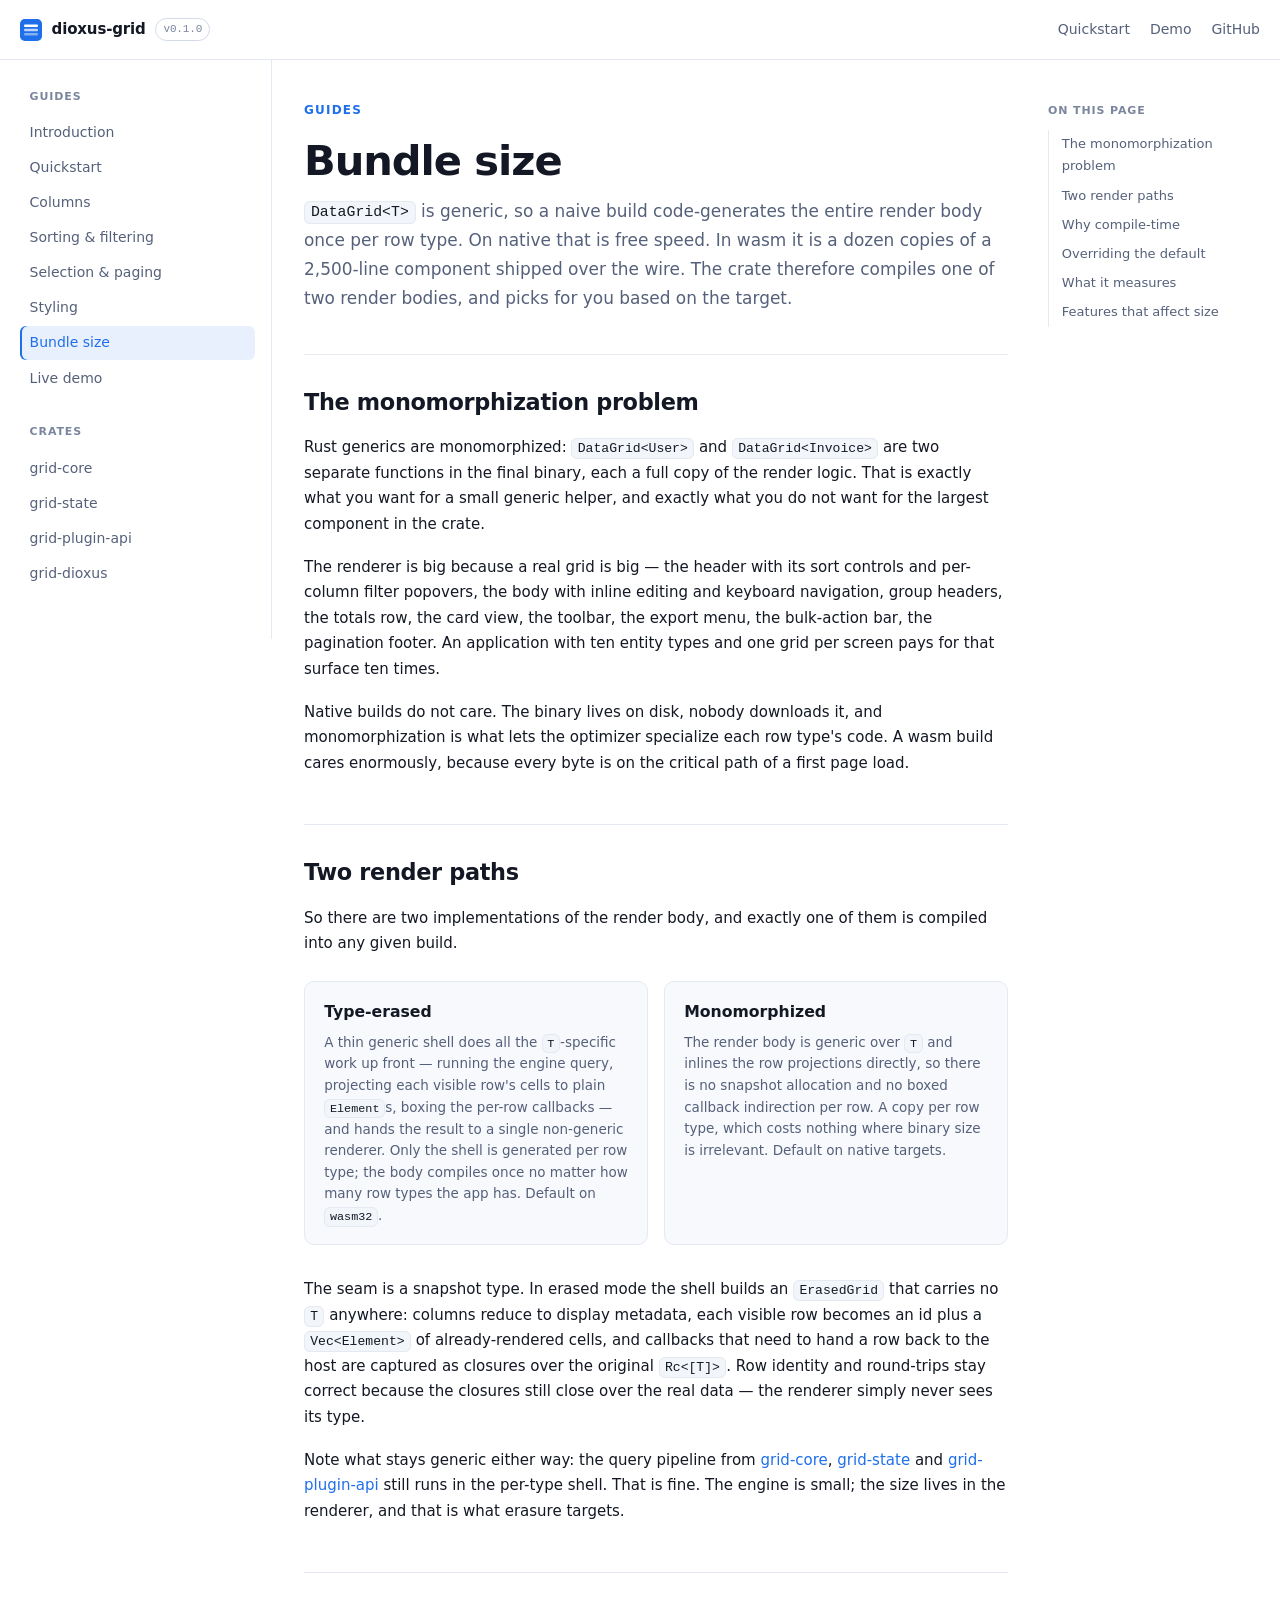
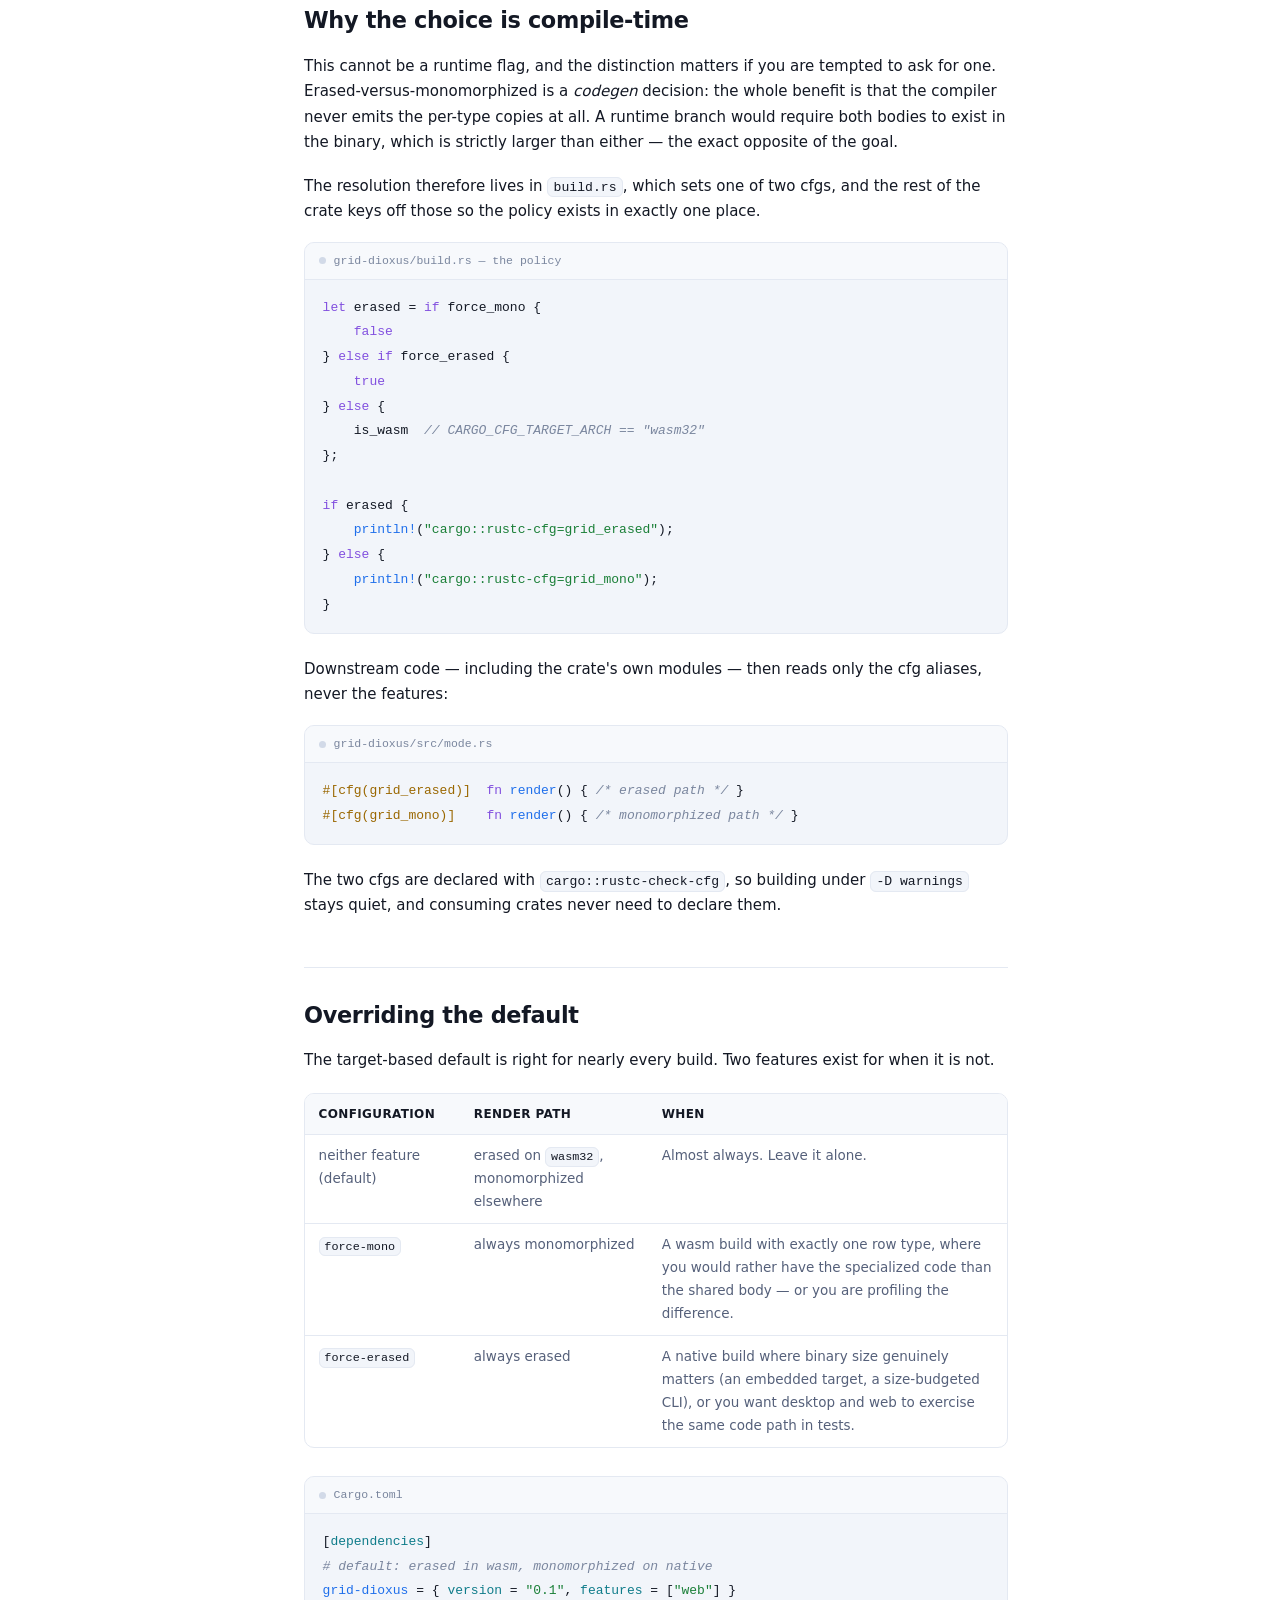
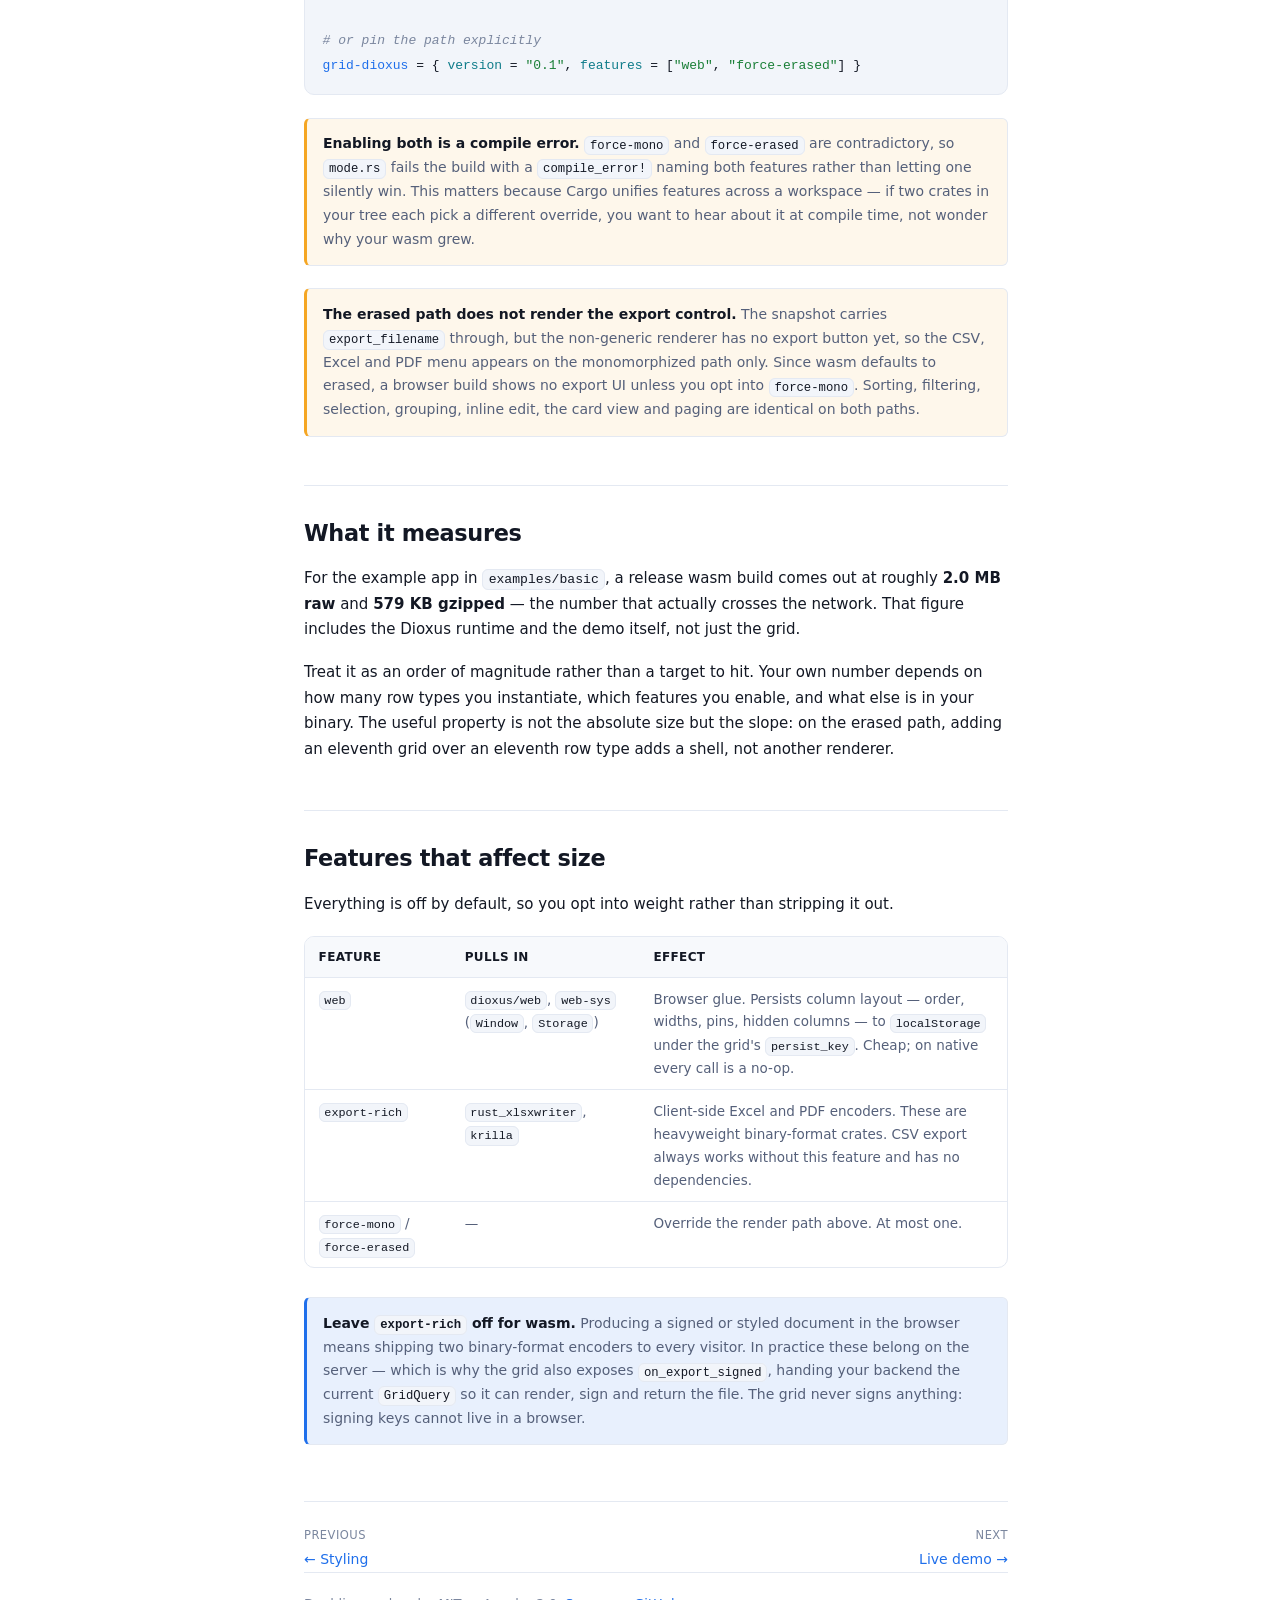
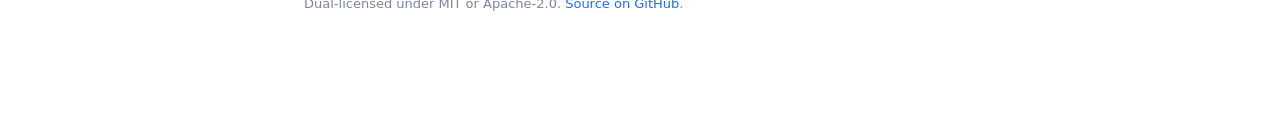
==== docs/bundle-size.html @ ea104ecc "docs: add a documentation site Twelve static pages plus one stylesheet, no build step: guides for th" ====
<!doctype html>
<html lang="en">
<head>
<meta charset="utf-8">
<meta name="viewport" content="width=device-width, initial-scale=1">
<title>Bundle size — dioxus-grid</title>
<meta name="description" content="Why the Dioxus renderer compiles two different render bodies, how the choice is made at compile time, and when to override it with force-mono or force-erased.">
<link rel="icon" href="assets/favicon.svg">
<link rel="stylesheet" href="assets/docs.css">
</head>
<body>

<input type="checkbox" id="navToggle" class="nav-toggle" hidden>

<header class="hdr">
  <label for="navToggle" class="nav-btn" aria-label="Toggle navigation">
    <svg width="18" height="18" viewBox="0 0 24 24" fill="none" stroke="currentColor" stroke-width="2" stroke-linecap="round"><path d="M3 6h18M3 12h18M3 18h18"/></svg>
  </label>

  <a class="hdr-brand" href="index.html">
    <svg viewBox="0 0 32 32" aria-hidden="true">
      <rect width="32" height="32" rx="7" fill="var(--accent)"/>
      <g fill="var(--accent-ink)">
        <rect x="6" y="8" width="20" height="3.5" rx="1"/>
        <rect x="6" y="14.25" width="20" height="3.5" rx="1" opacity=".7"/>
        <rect x="6" y="20.5" width="20" height="3.5" rx="1" opacity=".45"/>
      </g>
    </svg>
    dioxus-grid
    <span class="hdr-ver">v0.1.0</span>
  </a>

  <nav class="hdr-nav">
    <a href="quickstart.html">Quickstart</a>
    <a href="demo.html">Demo</a>
    <a href="https://github.com/iamAhsanMalik/dioxus-grid">GitHub</a>
  </nav>
</header>

<div class="shell">

  <aside class="nav">
    <div class="nav-group">
      <p class="nav-title">Guides</p>
      <ul>
        <li><a href="index.html">Introduction</a></li>
        <li><a href="quickstart.html">Quickstart</a></li>
        <li><a href="columns.html">Columns</a></li>
        <li><a href="sorting-filtering.html">Sorting &amp; filtering</a></li>
        <li><a href="selection-paging.html">Selection &amp; paging</a></li>
        <li><a href="styling.html">Styling</a></li>
        <li><a href="bundle-size.html" aria-current="page">Bundle size</a></li>
        <li><a href="demo.html">Live demo</a></li>
      </ul>
    </div>
    <div class="nav-group">
      <p class="nav-title">Crates</p>
      <ul>
        <li><a href="grid-core.html">grid-core</a></li>
        <li><a href="grid-state.html">grid-state</a></li>
        <li><a href="grid-plugin-api.html">grid-plugin-api</a></li>
        <li><a href="grid-dioxus.html">grid-dioxus</a></li>
      </ul>
    </div>
  </aside>

  <main class="main">
    <div class="prose">
      <p class="eyebrow">Guides</p>
      <h1>Bundle size</h1>
      <p class="lead">
        <code>DataGrid&lt;T&gt;</code> is generic, so a naive build code-generates
        the entire render body once per row type. On native that is free speed. In
        wasm it is a dozen copies of a 2,500-line component shipped over the wire.
        The crate therefore compiles one of two render bodies, and picks for you
        based on the target.
      </p>

      <h2 id="problem"><a class="anchor" href="#problem" aria-label="Link to this section">#</a>The monomorphization problem</h2>
      <p>
        Rust generics are monomorphized: <code>DataGrid&lt;User&gt;</code> and
        <code>DataGrid&lt;Invoice&gt;</code> are two separate functions in the
        final binary, each a full copy of the render logic. That is exactly what
        you want for a small generic helper, and exactly what you do not want for
        the largest component in the crate.
      </p>
      <p>
        The renderer is big because a real grid is big — the header with its sort
        controls and per-column filter popovers, the body with inline editing and
        keyboard navigation, group headers, the totals row, the card view, the
        toolbar, the export menu, the bulk-action bar, the pagination footer. An
        application with ten entity types and one grid per screen pays for that
        surface ten times.
      </p>
      <p>
        Native builds do not care. The binary lives on disk, nobody downloads it,
        and monomorphization is what lets the optimizer specialize each row type's
        code. A wasm build cares enormously, because every byte is on the critical
        path of a first page load.
      </p>

      <h2 id="paths"><a class="anchor" href="#paths" aria-label="Link to this section">#</a>Two render paths</h2>
      <p>
        So there are two implementations of the render body, and exactly one of
        them is compiled into any given build.
      </p>

      <div class="cards">
        <div class="card">
          <h3>Type-erased</h3>
          <p>
            A thin generic shell does all the <code>T</code>-specific work up
            front — running the engine query, projecting each visible row's cells
            to plain <code>Element</code>s, boxing the per-row callbacks — and
            hands the result to a single non-generic renderer. Only the shell is
            generated per row type; the body compiles once no matter how many row
            types the app has. Default on <code>wasm32</code>.
          </p>
        </div>
        <div class="card">
          <h3>Monomorphized</h3>
          <p>
            The render body is generic over <code>T</code> and inlines the row
            projections directly, so there is no snapshot allocation and no boxed
            callback indirection per row. A copy per row type, which costs nothing
            where binary size is irrelevant. Default on native targets.
          </p>
        </div>
      </div>

      <p>
        The seam is a snapshot type. In erased mode the shell builds an
        <code>ErasedGrid</code> that carries no <code>T</code> anywhere: columns
        reduce to display metadata, each visible row becomes an id plus a
        <code>Vec&lt;Element&gt;</code> of already-rendered cells, and callbacks
        that need to hand a row back to the host are captured as closures over the
        original <code>Rc&lt;[T]&gt;</code>. Row identity and round-trips stay
        correct because the closures still close over the real data — the renderer
        simply never sees its type.
      </p>
      <p>
        Note what stays generic either way: the query pipeline from
        <a href="grid-core.html">grid-core</a>,
        <a href="grid-state.html">grid-state</a> and
        <a href="grid-plugin-api.html">grid-plugin-api</a> still runs in the
        per-type shell. That is fine. The engine is small; the size lives in the
        renderer, and that is what erasure targets.
      </p>

      <h2 id="compile-time"><a class="anchor" href="#compile-time" aria-label="Link to this section">#</a>Why the choice is compile-time</h2>
      <p>
        This cannot be a runtime flag, and the distinction matters if you are
        tempted to ask for one. Erased-versus-monomorphized is a
        <em>codegen</em> decision: the whole benefit is that the compiler never
        emits the per-type copies at all. A runtime branch would require both
        bodies to exist in the binary, which is strictly larger than either — the
        exact opposite of the goal.
      </p>
      <p>
        The resolution therefore lives in <code>build.rs</code>, which sets one of
        two cfgs, and the rest of the crate keys off those so the policy exists in
        exactly one place.
      </p>

      <div class="code">
        <div class="code-head"><span class="code-dot"></span>grid-dioxus/build.rs — the policy</div>
<pre><code><span class="k">let</span> erased = <span class="k">if</span> force_mono {
    <span class="k">false</span>
} <span class="k">else if</span> force_erased {
    <span class="k">true</span>
} <span class="k">else</span> {
    is_wasm  <span class="c">// CARGO_CFG_TARGET_ARCH == "wasm32"</span>
};

<span class="k">if</span> erased {
    <span class="f">println!</span>(<span class="s">"cargo::rustc-cfg=grid_erased"</span>);
} <span class="k">else</span> {
    <span class="f">println!</span>(<span class="s">"cargo::rustc-cfg=grid_mono"</span>);
}</code></pre>
      </div>

      <p>
        Downstream code — including the crate's own modules — then reads only the
        cfg aliases, never the features:
      </p>

      <div class="code">
        <div class="code-head"><span class="code-dot"></span>grid-dioxus/src/mode.rs</div>
<pre><code><span class="a">#[cfg(grid_erased)]</span>  <span class="k">fn</span> <span class="f">render</span>() { <span class="c">/* erased path */</span> }
<span class="a">#[cfg(grid_mono)]</span>    <span class="k">fn</span> <span class="f">render</span>() { <span class="c">/* monomorphized path */</span> }</code></pre>
      </div>

      <p>
        The two cfgs are declared with <code>cargo::rustc-check-cfg</code>, so
        building under <code>-D warnings</code> stays quiet, and consuming crates
        never need to declare them.
      </p>

      <h2 id="overriding"><a class="anchor" href="#overriding" aria-label="Link to this section">#</a>Overriding the default</h2>
      <p>
        The target-based default is right for nearly every build. Two features
        exist for when it is not.
      </p>

      <div class="table-wrap">
        <table>
          <thead>
            <tr><th>Configuration</th><th>Render path</th><th>When</th></tr>
          </thead>
          <tbody>
            <tr>
              <td>neither feature (default)</td>
              <td>erased on <code>wasm32</code>, monomorphized elsewhere</td>
              <td>Almost always. Leave it alone.</td>
            </tr>
            <tr>
              <td><code>force-mono</code></td>
              <td>always monomorphized</td>
              <td>A wasm build with exactly one row type, where you would rather have the specialized code than the shared body — or you are profiling the difference.</td>
            </tr>
            <tr>
              <td><code>force-erased</code></td>
              <td>always erased</td>
              <td>A native build where binary size genuinely matters (an embedded target, a size-budgeted CLI), or you want desktop and web to exercise the same code path in tests.</td>
            </tr>
          </tbody>
        </table>
      </div>

      <div class="code">
        <div class="code-head"><span class="code-dot"></span>Cargo.toml</div>
<pre><code>[<span class="t">dependencies</span>]
<span class="c"># default: erased in wasm, monomorphized on native</span>
<span class="f">grid-dioxus</span> = { <span class="t">version</span> = <span class="s">"0.1"</span>, <span class="t">features</span> = [<span class="s">"web"</span>] }

<span class="c"># or pin the path explicitly</span>
<span class="f">grid-dioxus</span> = { <span class="t">version</span> = <span class="s">"0.1"</span>, <span class="t">features</span> = [<span class="s">"web"</span>, <span class="s">"force-erased"</span>] }</code></pre>
      </div>

      <div class="note note-warn">
        <div>
          <strong>Enabling both is a compile error.</strong>
          <code>force-mono</code> and <code>force-erased</code> are contradictory,
          so <code>mode.rs</code> fails the build with a
          <code>compile_error!</code> naming both features rather than letting one
          silently win. This matters because Cargo unifies features across a
          workspace — if two crates in your tree each pick a different override,
          you want to hear about it at compile time, not wonder why your wasm grew.
        </div>
      </div>

      <div class="note note-warn">
        <div>
          <strong>The erased path does not render the export control.</strong>
          The snapshot carries <code>export_filename</code> through, but the
          non-generic renderer has no export button yet, so the CSV, Excel and PDF
          menu appears on the monomorphized path only. Since wasm defaults to
          erased, a browser build shows no export UI unless you opt into
          <code>force-mono</code>. Sorting, filtering, selection, grouping, inline
          edit, the card view and paging are identical on both paths.
        </div>
      </div>

      <h2 id="measured"><a class="anchor" href="#measured" aria-label="Link to this section">#</a>What it measures</h2>
      <p>
        For the example app in <code>examples/basic</code>, a release wasm build
        comes out at roughly <strong>2.0&nbsp;MB raw</strong> and
        <strong>579&nbsp;KB gzipped</strong> — the number that actually crosses the
        network. That figure includes the Dioxus runtime and the demo itself, not
        just the grid.
      </p>
      <p>
        Treat it as an order of magnitude rather than a target to hit. Your own
        number depends on how many row types you instantiate, which features you
        enable, and what else is in your binary. The useful property is not the
        absolute size but the slope: on the erased path, adding an eleventh grid
        over an eleventh row type adds a shell, not another renderer.
      </p>

      <h2 id="features"><a class="anchor" href="#features" aria-label="Link to this section">#</a>Features that affect size</h2>
      <p>
        Everything is off by default, so you opt into weight rather than
        stripping it out.
      </p>

      <div class="table-wrap">
        <table>
          <thead>
            <tr><th>Feature</th><th>Pulls in</th><th>Effect</th></tr>
          </thead>
          <tbody>
            <tr>
              <td><code>web</code></td>
              <td><code>dioxus/web</code>, <code>web-sys</code> (<code>Window</code>, <code>Storage</code>)</td>
              <td>Browser glue. Persists column layout — order, widths, pins, hidden columns — to <code>localStorage</code> under the grid's <code>persist_key</code>. Cheap; on native every call is a no-op.</td>
            </tr>
            <tr>
              <td><code>export-rich</code></td>
              <td><code>rust_xlsxwriter</code>, <code>krilla</code></td>
              <td>Client-side Excel and PDF encoders. These are heavyweight binary-format crates. CSV export always works without this feature and has no dependencies.</td>
            </tr>
            <tr>
              <td><code>force-mono</code> / <code>force-erased</code></td>
              <td>—</td>
              <td>Override the render path above. At most one.</td>
            </tr>
          </tbody>
        </table>
      </div>

      <div class="note">
        <div>
          <strong>Leave <code>export-rich</code> off for wasm.</strong>
          Producing a signed or styled document in the browser means shipping two
          binary-format encoders to every visitor. In practice these belong on the
          server — which is why the grid also exposes
          <code>on_export_signed</code>, handing your backend the current
          <code>GridQuery</code> so it can render, sign and return the file. The
          grid never signs anything: signing keys cannot live in a browser.
        </div>
      </div>

      <div class="pager">
        <a href="styling.html"><span>Previous</span>← Styling</a>
        <a class="next" href="demo.html"><span>Next</span>Live demo →</a>
      </div>

      <p class="ftr">
        Dual-licensed under MIT or Apache-2.0.
        <a href="https://github.com/iamAhsanMalik/dioxus-grid">Source on GitHub</a>.
      </p>
    </div>
  </main>

  <nav class="toc" aria-label="On this page">
    <p class="toc-title">On this page</p>
    <ul>
      <li><a href="#problem">The monomorphization problem</a></li>
      <li><a href="#paths">Two render paths</a></li>
      <li><a href="#compile-time">Why compile-time</a></li>
      <li><a href="#overriding">Overriding the default</a></li>
      <li><a href="#measured">What it measures</a></li>
      <li><a href="#features">Features that affect size</a></li>
    </ul>
  </nav>

</div>
</body>
</html>
---- docs/assets/docs.css ----
/* ─────────────────────────────────────────────────────────────────────────────
   A small, dependency-free documentation theme for Rust projects.

   No build step, no framework: one stylesheet plus static HTML. Everything is
   driven by the custom properties in :root, so a different project can restyle
   it by overriding those alone.

   Layout is three columns on wide screens (nav | content | on-page contents),
   collapsing to a single column with a drawer nav on small screens.
   ──────────────────────────────────────────────────────────────────────────── */

:root {
  /* Surfaces, darkest to lightest. */
  --bg: #0b0f19;
  --bg-raised: #111726;
  --bg-inset: #0d1220;
  --panel: #151c2c;

  /* Ink. */
  --fg: #e6eaf2;
  --fg-muted: #9aa5b8;
  --fg-faint: #6b7688;

  /* Lines. */
  --line: #1e2739;
  --line-strong: #2a3448;

  /* Accent — swap these two to rebrand. */
  --accent: #5b9dff;
  --accent-hover: #7bb0ff;
  --accent-ink: #0b0f19;
  --accent-glow: rgba(91, 157, 255, 0.14);

  /* Semantic. */
  --ok: #3ecf8e;
  --warn: #f5a623;

  /* Type. */
  --font-sans: ui-sans-serif, system-ui, -apple-system, "Segoe UI", Roboto, sans-serif;
  --font-mono: ui-monospace, "SF Mono", "Cascadia Mono", "JetBrains Mono", Menlo, Consolas, monospace;

  /* Metrics. */
  --nav-w: 17rem;
  --toc-w: 15rem;
  --content-max: 46rem;
  --radius: 10px;
  --radius-sm: 6px;
}

/* Light mode for anyone who prefers it. Dark is the default because that is
   what most developers read docs in. */
@media (prefers-color-scheme: light) {
  :root {
    --bg: #ffffff;
    --bg-raised: #f7f9fc;
    --bg-inset: #f2f5fa;
    --panel: #ffffff;
    --fg: #131824;
    --fg-muted: #55607a;
    --fg-faint: #7a869e;
    --line: #e4e9f2;
    --line-strong: #d2dae8;
    --accent: #1f6feb;
    --accent-hover: #1a5fd0;
    --accent-ink: #ffffff;
    --accent-glow: rgba(31, 111, 235, 0.1);
  }
}

*,
*::before,
*::after {
  box-sizing: border-box;
}

html {
  scroll-behavior: smooth;
  /* Anchored headings shouldn't hide under the sticky header. */
  scroll-padding-top: 5.5rem;
}

body {
  margin: 0;
  background: var(--bg);
  color: var(--fg);
  font-family: var(--font-sans);
  font-size: 15px;
  line-height: 1.7;
  -webkit-font-smoothing: antialiased;
}

a {
  color: var(--accent);
  text-decoration: none;
}
a:hover {
  color: var(--accent-hover);
  text-decoration: underline;
  text-underline-offset: 3px;
}

:focus-visible {
  outline: 2px solid var(--accent);
  outline-offset: 2px;
  border-radius: var(--radius-sm);
}

/* ── Header ─────────────────────────────────────────────────────────────── */

.hdr {
  position: sticky;
  top: 0;
  z-index: 50;
  display: flex;
  align-items: center;
  gap: 1rem;
  height: 3.75rem;
  padding: 0 1.25rem;
  background: color-mix(in srgb, var(--bg) 88%, transparent);
  backdrop-filter: blur(12px);
  border-bottom: 1px solid var(--line);
}

.hdr-brand {
  display: flex;
  align-items: center;
  gap: 0.6rem;
  font-weight: 600;
  color: var(--fg);
  letter-spacing: -0.01em;
}
.hdr-brand:hover {
  text-decoration: none;
}
.hdr-brand svg {
  width: 22px;
  height: 22px;
  flex: none;
}

.hdr-ver {
  padding: 0.1rem 0.45rem;
  border: 1px solid var(--line-strong);
  border-radius: 999px;
  color: var(--fg-faint);
  font-family: var(--font-mono);
  font-size: 11px;
  font-weight: 500;
}

.hdr-nav {
  display: flex;
  gap: 1.25rem;
  margin-left: auto;
  font-size: 14px;
}
.hdr-nav a {
  color: var(--fg-muted);
}
.hdr-nav a:hover {
  color: var(--fg);
  text-decoration: none;
}

/* Drawer toggle, mobile only. A checkbox so the nav works with CSS alone. */
.nav-toggle {
  display: none;
}
.nav-btn {
  display: none;
  align-items: center;
  justify-content: center;
  width: 2.25rem;
  height: 2.25rem;
  margin-left: -0.4rem;
  border: 1px solid var(--line-strong);
  border-radius: var(--radius-sm);
  background: var(--bg-raised);
  color: var(--fg);
  cursor: pointer;
}

/* ── Shell ──────────────────────────────────────────────────────────────── */

.shell {
  display: grid;
  grid-template-columns: var(--nav-w) minmax(0, 1fr);
  align-items: start;
  max-width: 90rem;
  margin: 0 auto;
}

@media (min-width: 1280px) {
  .shell {
    grid-template-columns: var(--nav-w) minmax(0, 1fr) var(--toc-w);
  }
}

/* ── Side nav ───────────────────────────────────────────────────────────── */

.nav {
  position: sticky;
  top: 3.75rem;
  max-height: calc(100vh - 3.75rem);
  overflow-y: auto;
  padding: 1.75rem 1rem 3rem 1.25rem;
  border-right: 1px solid var(--line);
}

.nav-group + .nav-group {
  margin-top: 1.75rem;
}
.nav-title {
  margin: 0 0 0.6rem 0.6rem;
  color: var(--fg-faint);
  font-size: 11px;
  font-weight: 600;
  letter-spacing: 0.08em;
  text-transform: uppercase;
}
.nav ul {
  margin: 0;
  padding: 0;
  list-style: none;
}
.nav li + li {
  margin-top: 1px;
}
.nav li a {
  display: block;
  padding: 0.32rem 0.6rem;
  border-radius: var(--radius-sm);
  color: var(--fg-muted);
  font-size: 14px;
}
.nav li a:hover {
  background: var(--bg-raised);
  color: var(--fg);
  text-decoration: none;
}
/* Current page. Set aria-current="page" on the link. */
.nav li a[aria-current="page"] {
  background: var(--accent-glow);
  color: var(--accent);
  font-weight: 500;
  box-shadow: inset 2px 0 0 var(--accent);
}

/* ── Main ───────────────────────────────────────────────────────────────── */

.main {
  min-width: 0;
  padding: 2.5rem 2rem 6rem;
}
.prose {
  max-width: var(--content-max);
}

.eyebrow {
  margin: 0 0 0.5rem;
  color: var(--accent);
  font-size: 12px;
  font-weight: 600;
  letter-spacing: 0.1em;
  text-transform: uppercase;
}

.prose h1 {
  margin: 0 0 0.75rem;
  font-size: clamp(2rem, 4vw, 2.6rem);
  font-weight: 650;
  line-height: 1.12;
  letter-spacing: -0.025em;
}
.prose h2 {
  margin: 3rem 0 0.9rem;
  padding-top: 1.75rem;
  border-top: 1px solid var(--line);
  font-size: 1.4rem;
  font-weight: 620;
  letter-spacing: -0.015em;
}
.prose h3 {
  margin: 2rem 0 0.6rem;
  font-size: 1.08rem;
  font-weight: 600;
}
.prose h2:first-of-type {
  margin-top: 2.5rem;
}

.lead {
  color: var(--fg-muted);
  font-size: 1.06rem;
  line-height: 1.72;
}
.prose p,
.prose ul,
.prose ol {
  margin: 0 0 1.1rem;
}
.prose ul,
.prose ol {
  padding-left: 1.3rem;
}
.prose li {
  margin: 0.3rem 0;
}
.prose strong {
  color: var(--fg);
  font-weight: 600;
}

/* Anchor links on headings, revealed on hover. */
.prose h2,
.prose h3 {
  position: relative;
}
.anchor {
  position: absolute;
  left: -1.1rem;
  opacity: 0;
  color: var(--fg-faint);
  font-weight: 400;
  transition: opacity 0.12s;
}
h2:hover .anchor,
h3:hover .anchor,
.anchor:focus-visible {
  opacity: 1;
  text-decoration: none;
}

/* ── Inline + block code ────────────────────────────────────────────────── */

code {
  font-family: var(--font-mono);
  font-size: 0.875em;
}
:not(pre) > code {
  padding: 0.15em 0.4em;
  border: 1px solid var(--line);
  border-radius: var(--radius-sm);
  background: var(--bg-inset);
  color: var(--fg);
  white-space: nowrap;
}

.code {
  margin: 0 0 1.4rem;
  border: 1px solid var(--line);
  border-radius: var(--radius);
  background: var(--bg-inset);
  overflow: hidden;
}
.code-head {
  display: flex;
  align-items: center;
  gap: 0.5rem;
  padding: 0.5rem 0.85rem;
  border-bottom: 1px solid var(--line);
  background: var(--bg-raised);
  color: var(--fg-faint);
  font-family: var(--font-mono);
  font-size: 11.5px;
}
.code-dot {
  width: 7px;
  height: 7px;
  border-radius: 50%;
  background: var(--line-strong);
  flex: none;
}
.code pre {
  margin: 0;
  padding: 1rem 1.1rem;
  overflow-x: auto;
  line-height: 1.65;
}
.code pre code {
  border: 0;
  padding: 0;
  background: none;
  white-space: pre;
  font-size: 13px;
}

/* A tiny, hand-applied highlight vocabulary. Wrapping tokens in these spans
   avoids shipping a syntax highlighter. */
.k { color: #c792ea; } /* keyword */
.t { color: #7fdbca; } /* type */
.f { color: #82aaff; } /* function */
.s { color: #c3e88d; } /* string */
.n { color: #f78c6c; } /* number */
.c { color: var(--fg-faint); font-style: italic; } /* comment */
.a { color: #ffcb6b; } /* attribute / macro */

@media (prefers-color-scheme: light) {
  .k { color: #8250df; }
  .t { color: #0f7c8a; }
  .f { color: #1f6feb; }
  .s { color: #1a7f37; }
  .n { color: #bc4c00; }
  .a { color: #9a6700; }
}

/* ── Cards ──────────────────────────────────────────────────────────────── */

.cards {
  display: grid;
  gap: 1rem;
  grid-template-columns: repeat(auto-fit, minmax(15rem, 1fr));
  margin: 1.5rem 0 2rem;
}
.card {
  position: relative;
  padding: 1.1rem 1.2rem;
  border: 1px solid var(--line);
  border-radius: var(--radius);
  background: var(--bg-raised);
  transition: border-color 0.15s, transform 0.15s;
}
.card:hover {
  border-color: var(--accent);
  transform: translateY(-2px);
}
.card h3 {
  margin: 0 0 0.35rem;
  font-size: 0.98rem;
  font-weight: 600;
}
.card h3 a {
  color: var(--fg);
}
.card h3 a:hover {
  color: var(--accent);
  text-decoration: none;
}
/* Make the whole card clickable without nesting interactive elements. */
.card h3 a::after {
  content: "";
  position: absolute;
  inset: 0;
  border-radius: var(--radius);
}
.card p {
  margin: 0;
  color: var(--fg-muted);
  font-size: 13.5px;
  line-height: 1.6;
}

/* ── Buttons ────────────────────────────────────────────────────────────── */

.btns {
  display: flex;
  flex-wrap: wrap;
  gap: 0.7rem;
  margin: 1.6rem 0 2.5rem;
}
.btn {
  display: inline-flex;
  align-items: center;
  gap: 0.4rem;
  padding: 0.55rem 1.1rem;
  border: 1px solid transparent;
  border-radius: var(--radius-sm);
  background: var(--accent);
  color: var(--accent-ink);
  font-size: 14px;
  font-weight: 600;
}
.btn:hover {
  background: var(--accent-hover);
  color: var(--accent-ink);
  text-decoration: none;
}
.btn-ghost {
  background: transparent;
  border-color: var(--line-strong);
  color: var(--fg);
}
.btn-ghost:hover {
  background: var(--bg-raised);
  border-color: var(--fg-faint);
  color: var(--fg);
}

/* ── Callouts ───────────────────────────────────────────────────────────── */

.note {
  display: flex;
  gap: 0.7rem;
  margin: 1.4rem 0;
  padding: 0.85rem 1rem;
  border: 1px solid var(--line);
  border-left: 3px solid var(--accent);
  border-radius: var(--radius-sm);
  background: var(--accent-glow);
  color: var(--fg-muted);
  font-size: 14px;
}
.note strong {
  color: var(--fg);
}
.note-warn {
  border-left-color: var(--warn);
  background: color-mix(in srgb, var(--warn) 9%, transparent);
}

/* ── Tables ─────────────────────────────────────────────────────────────── */

.table-wrap {
  margin: 1.2rem 0 1.8rem;
  border: 1px solid var(--line);
  border-radius: var(--radius);
  overflow-x: auto;
}
table {
  width: 100%;
  border-collapse: collapse;
  font-size: 13.5px;
}
th,
td {
  padding: 0.6rem 0.85rem;
  text-align: left;
  vertical-align: top;
}
th {
  background: var(--bg-raised);
  color: var(--fg);
  font-weight: 600;
  font-size: 12px;
  letter-spacing: 0.03em;
  text-transform: uppercase;
  white-space: nowrap;
}
td {
  border-top: 1px solid var(--line);
  color: var(--fg-muted);
}
td code {
  white-space: nowrap;
}

/* ── On-page contents ───────────────────────────────────────────────────── */

.toc {
  display: none;
}
@media (min-width: 1280px) {
  .toc {
    display: block;
    position: sticky;
    top: 3.75rem;
    max-height: calc(100vh - 3.75rem);
    overflow-y: auto;
    padding: 2.6rem 1.5rem 3rem 0.5rem;
  }
}
.toc-title {
  margin: 0 0 0.6rem;
  color: var(--fg-faint);
  font-size: 11px;
  font-weight: 600;
  letter-spacing: 0.08em;
  text-transform: uppercase;
}
.toc ul {
  margin: 0;
  padding: 0;
  list-style: none;
  border-left: 1px solid var(--line);
}
.toc li a {
  display: block;
  padding: 0.22rem 0 0.22rem 0.8rem;
  margin-left: -1px;
  border-left: 1px solid transparent;
  color: var(--fg-muted);
  font-size: 13px;
}
.toc li a:hover {
  border-left-color: var(--fg-faint);
  color: var(--fg);
  text-decoration: none;
}

/* ── Prev / next ────────────────────────────────────────────────────────── */

.pager {
  display: flex;
  justify-content: space-between;
  gap: 1rem;
  max-width: var(--content-max);
  margin-top: 3.5rem;
  padding-top: 1.5rem;
  border-top: 1px solid var(--line);
}
.pager a {
  display: flex;
  flex-direction: column;
  gap: 0.15rem;
  font-size: 14px;
  font-weight: 500;
}
.pager span {
  color: var(--fg-faint);
  font-size: 11.5px;
  font-weight: 400;
  letter-spacing: 0.04em;
  text-transform: uppercase;
}
.pager .next {
  margin-left: auto;
  text-align: right;
}

/* ── Footer ─────────────────────────────────────────────────────────────── */

.ftr {
  max-width: var(--content-max);
  margin-top: 3rem;
  padding-top: 1.25rem;
  border-top: 1px solid var(--line);
  color: var(--fg-faint);
  font-size: 13px;
}

/* ── Hero (index only) ──────────────────────────────────────────────────── */

.hero {
  position: relative;
  padding: 1rem 0 0;
}
/* Soft radial glow behind the title. Decorative only. */
.hero::before {
  content: "";
  position: absolute;
  top: -6rem;
  left: -8rem;
  width: 34rem;
  height: 22rem;
  background: radial-gradient(closest-side, var(--accent-glow), transparent);
  pointer-events: none;
  z-index: -1;
}

/* ── Demo embed ─────────────────────────────────────────────────────────── */

.frame {
  margin: 1.5rem 0 2rem;
  border: 1px solid var(--line);
  border-radius: var(--radius);
  overflow: hidden;
  background: var(--bg-inset);
}
.frame iframe {
  display: block;
  width: 100%;
  height: 42rem;
  border: 0;
  background: #fff;
}

/* ── Small screens ──────────────────────────────────────────────────────── */

@media (max-width: 900px) {
  .shell {
    grid-template-columns: minmax(0, 1fr);
  }
  .nav-btn {
    display: inline-flex;
  }
  .hdr-nav {
    display: none;
  }
  .nav {
    position: fixed;
    top: 3.75rem;
    bottom: 0;
    left: 0;
    z-index: 40;
    width: min(19rem, 82vw);
    background: var(--panel);
    transform: translateX(-102%);
    transition: transform 0.18s ease;
  }
  .nav-toggle:checked ~ .shell .nav {
    transform: none;
    box-shadow: 0 0 0 100vmax rgba(0, 0, 0, 0.5);
  }
  .main {
    padding: 1.75rem 1.15rem 4rem;
  }
}

@media (prefers-reduced-motion: reduce) {
  html {
    scroll-behavior: auto;
  }
  * {
    transition: none !important;
  }
}
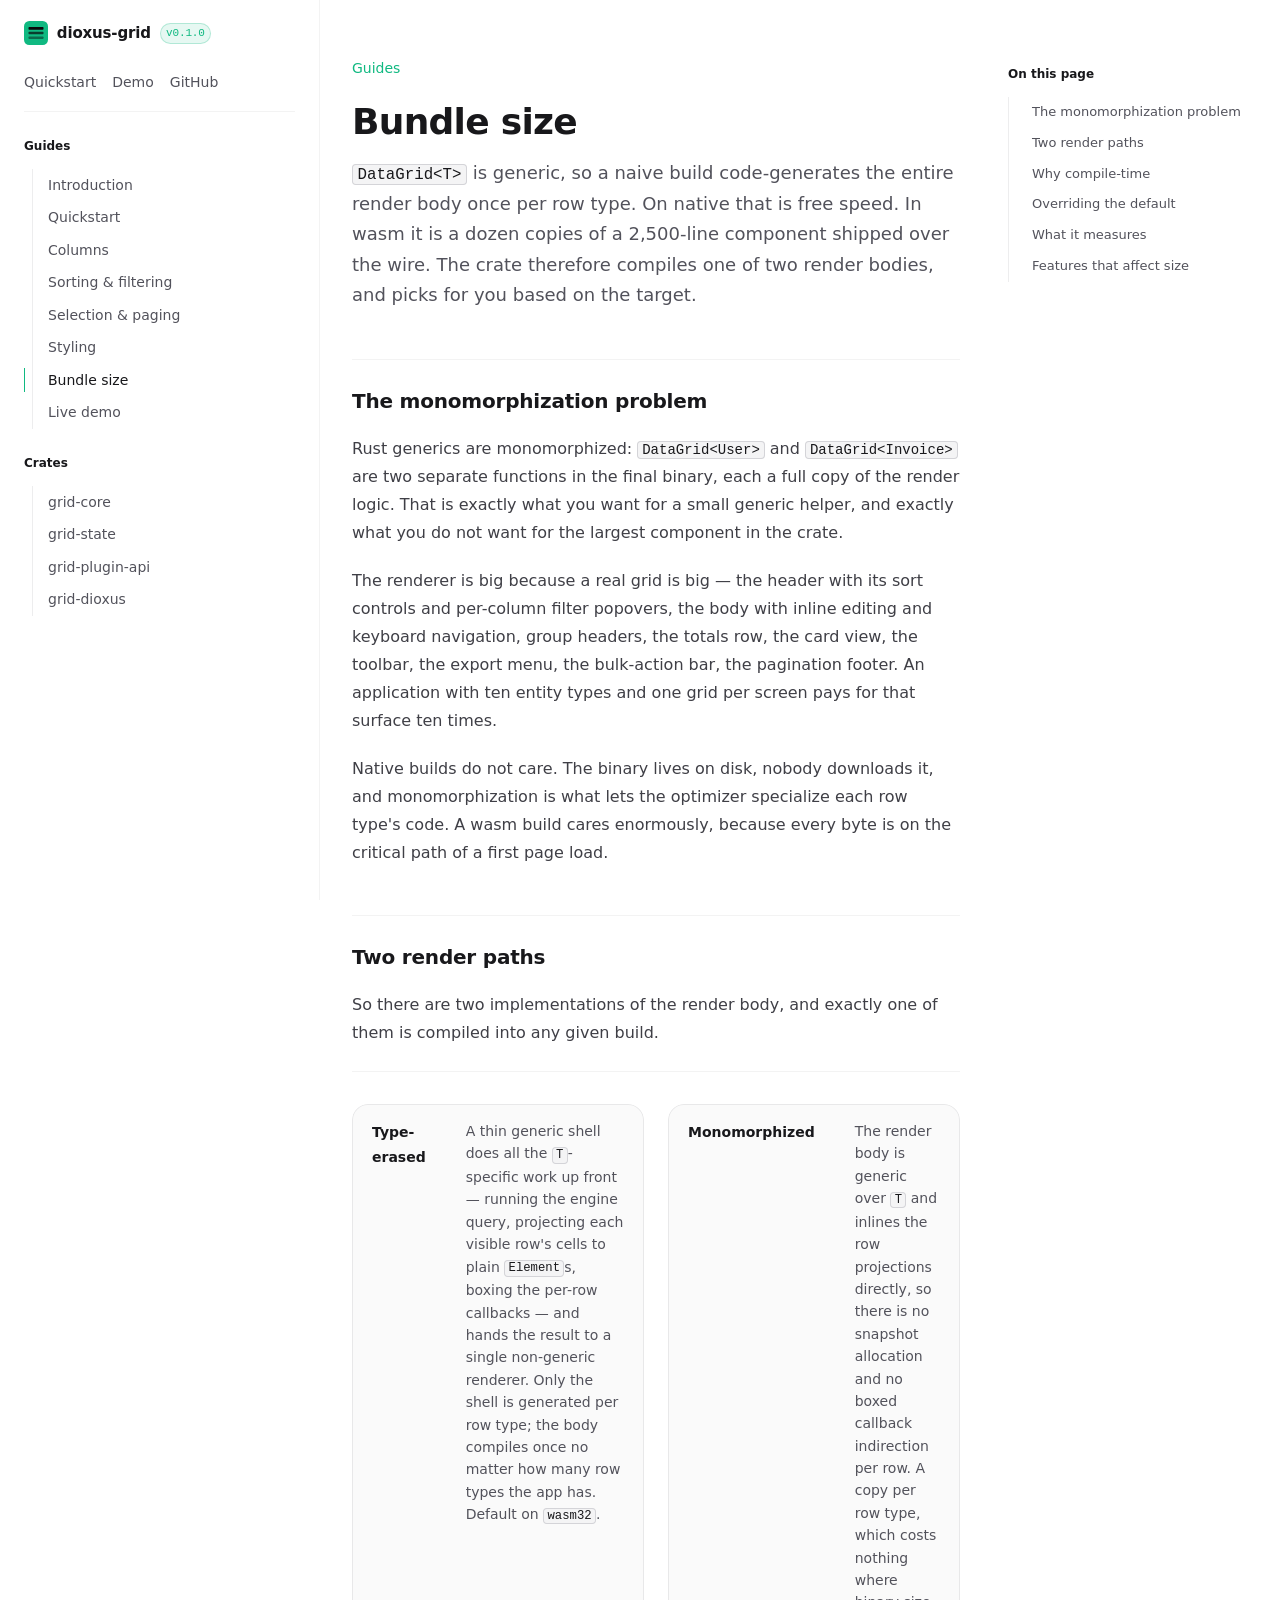
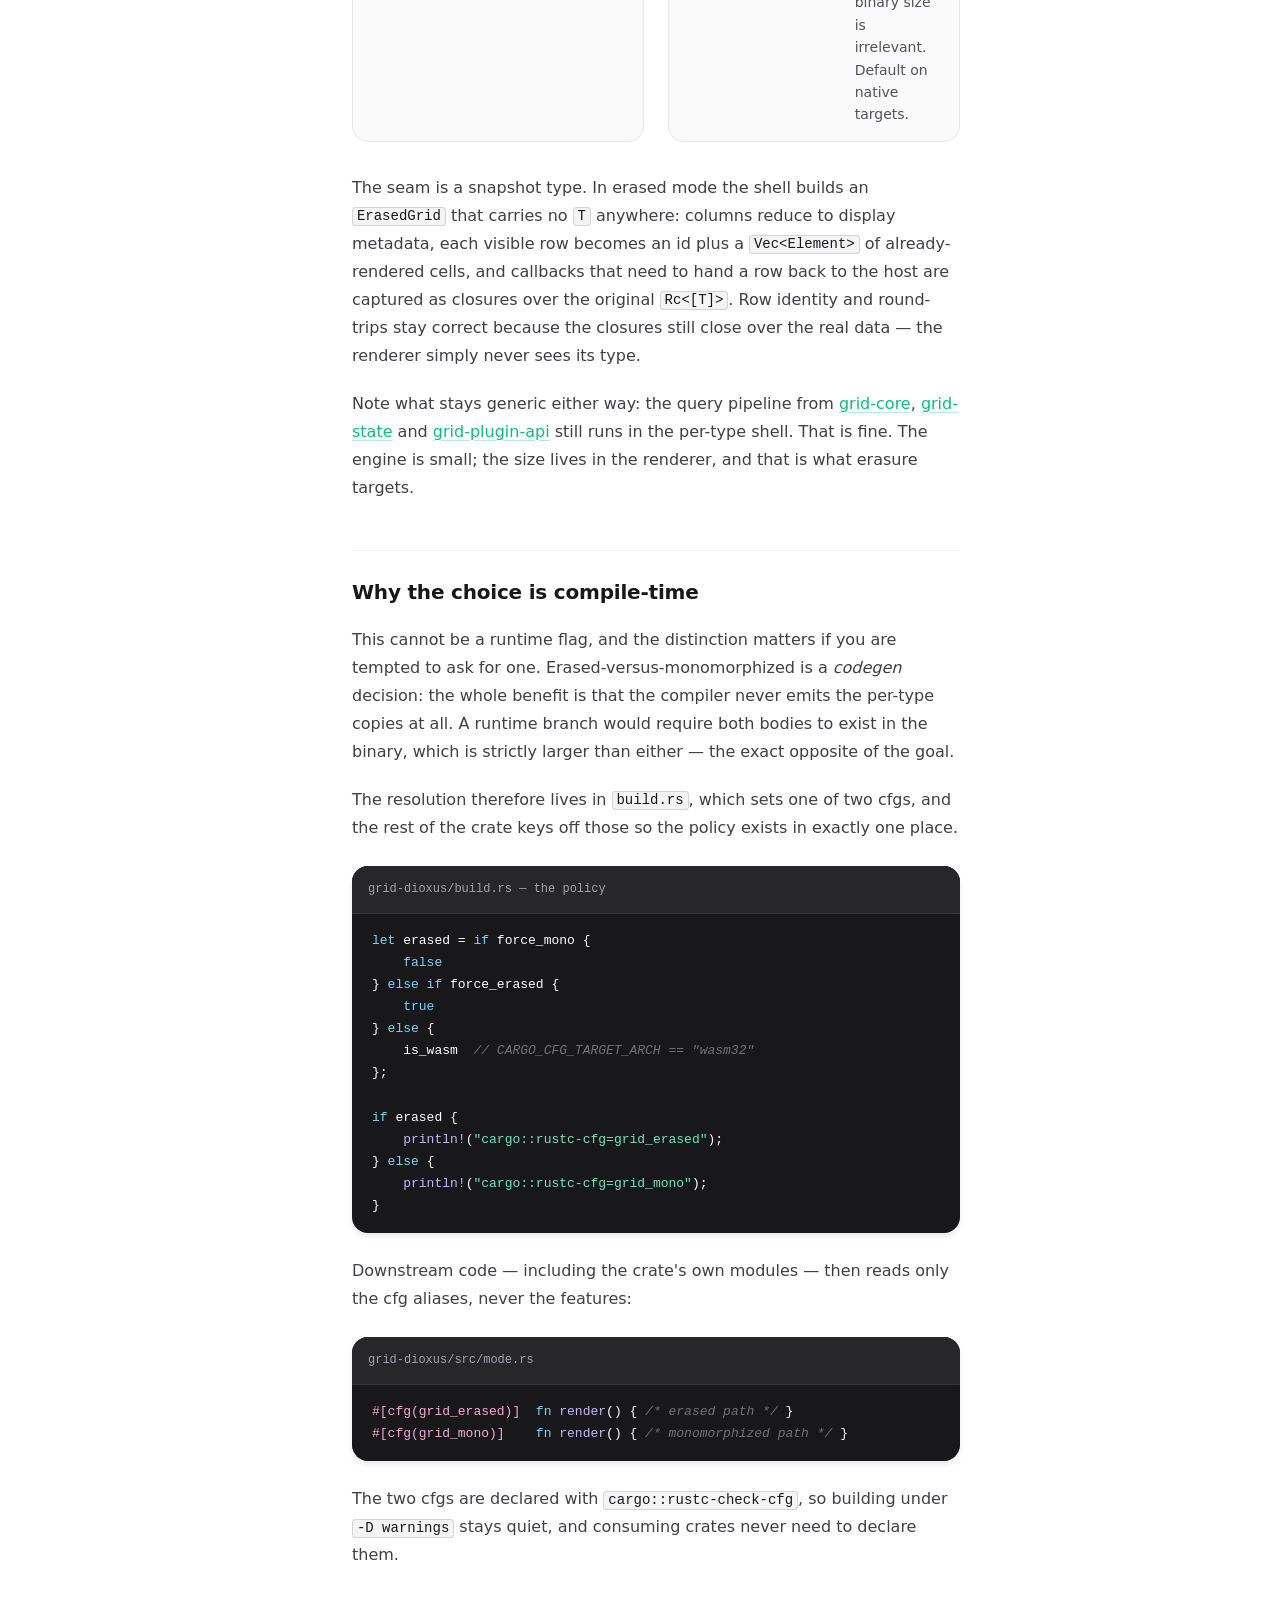
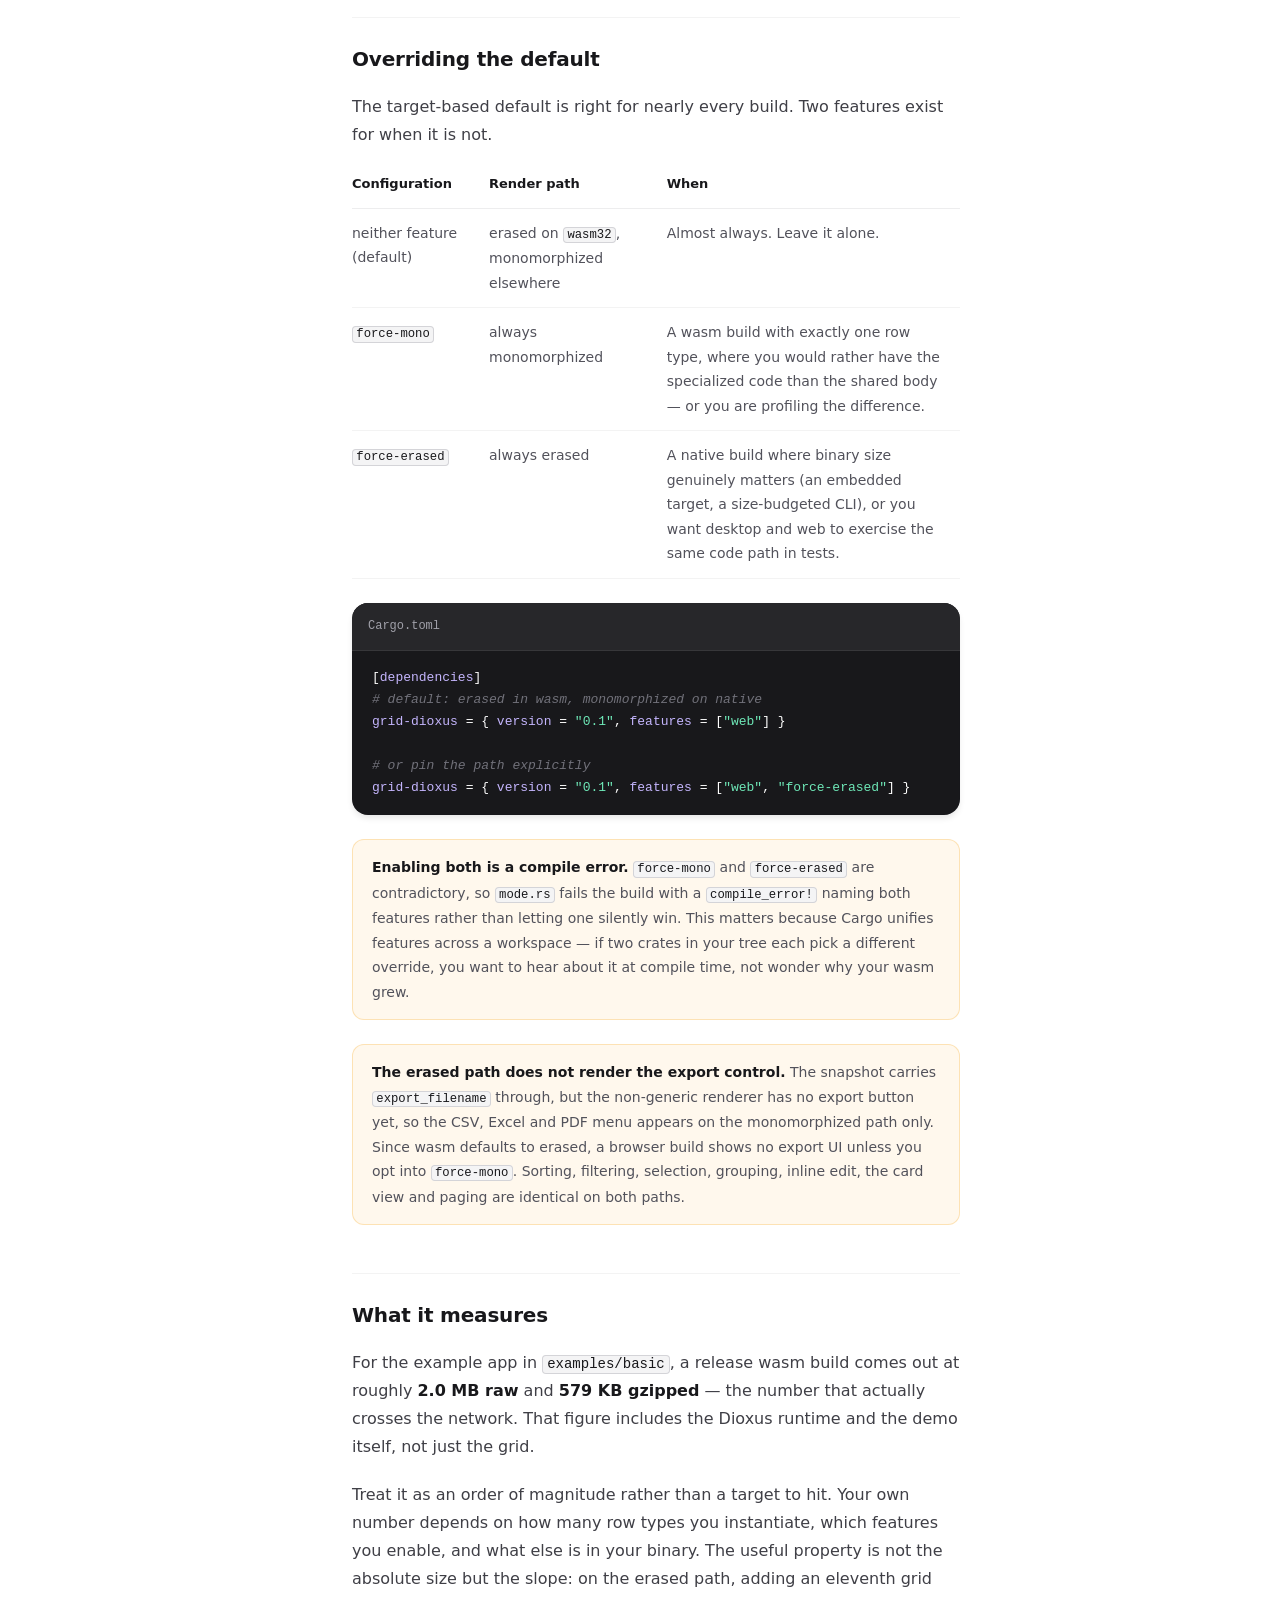
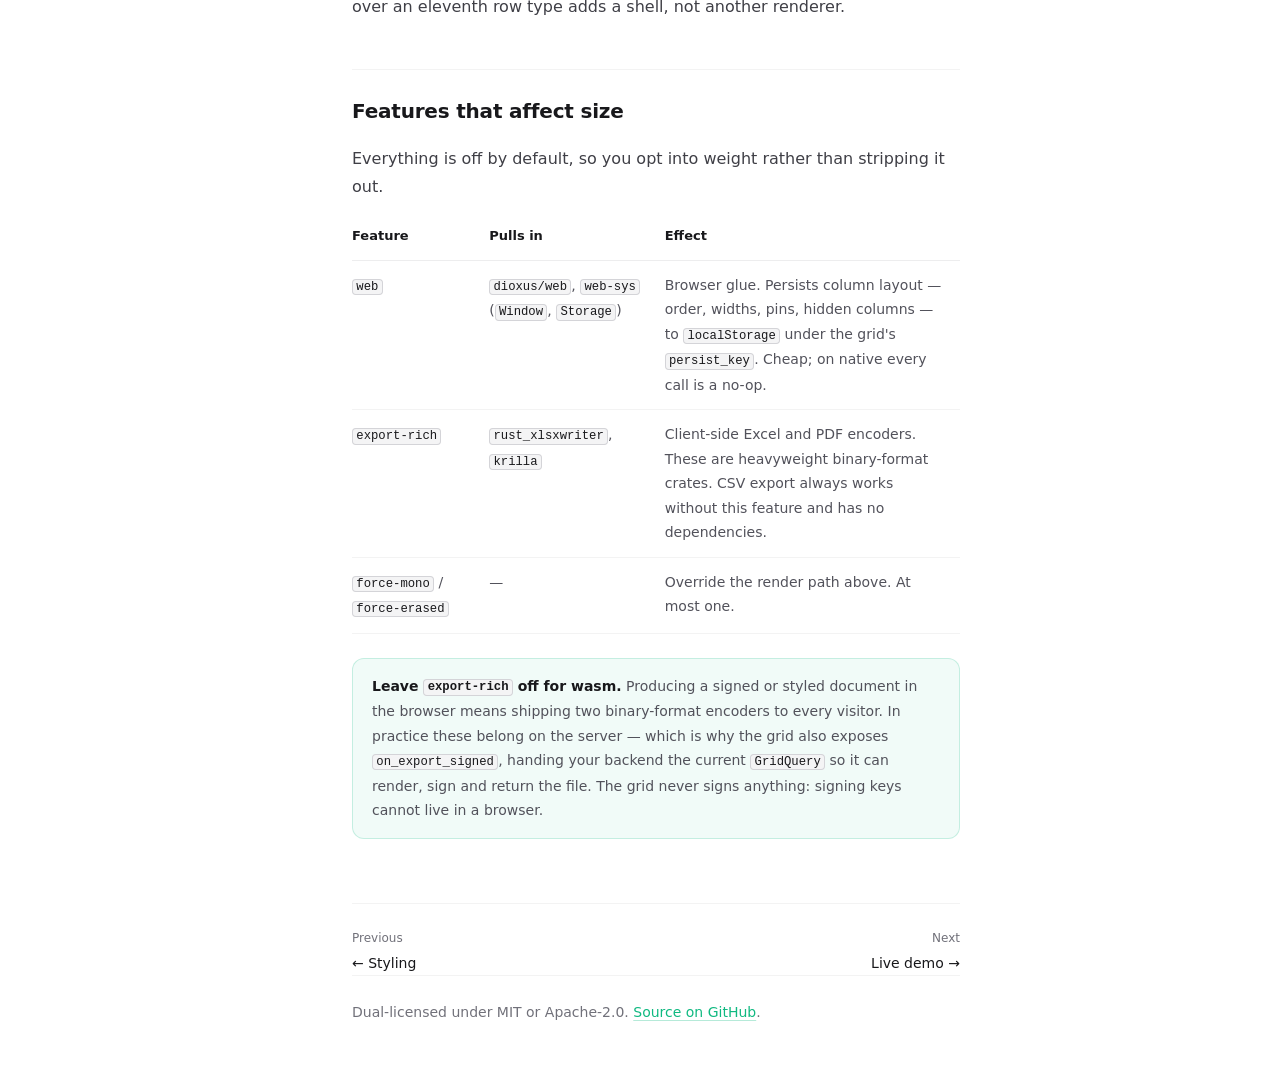
==== commit bfae2945: "docs: rework the theme to match Protocol properly My first pass borrowed the three-column idea and l" ====
--- a/docs/bundle-size.html
+++ b/docs/bundle-size.html
@@ -12,35 +12,45 @@
 
 <input type="checkbox" id="navToggle" class="nav-toggle" hidden>
 
-<header class="hdr">
+<div class="mobile-bar">
   <label for="navToggle" class="nav-btn" aria-label="Toggle navigation">
-    <svg width="18" height="18" viewBox="0 0 24 24" fill="none" stroke="currentColor" stroke-width="2" stroke-linecap="round"><path d="M3 6h18M3 12h18M3 18h18"/></svg>
+    <svg width="20" height="20" viewBox="0 0 24 24" fill="none" stroke="currentColor" stroke-width="2" stroke-linecap="round"><path d="M3 6h18M3 12h18M3 18h18"/></svg>
   </label>
-
-  <a class="hdr-brand" href="index.html">
+  <a class="brand" href="index.html">
     <svg viewBox="0 0 32 32" aria-hidden="true">
-      <rect width="32" height="32" rx="7" fill="var(--accent)"/>
-      <g fill="var(--accent-ink)">
+      <rect width="32" height="32" rx="7" fill="#10b981"/>
+      <g fill="#09090b">
         <rect x="6" y="8" width="20" height="3.5" rx="1"/>
         <rect x="6" y="14.25" width="20" height="3.5" rx="1" opacity=".7"/>
         <rect x="6" y="20.5" width="20" height="3.5" rx="1" opacity=".45"/>
       </g>
     </svg>
     dioxus-grid
-    <span class="hdr-ver">v0.1.0</span>
   </a>
-
-  <nav class="hdr-nav">
+</div>
+
+<aside class="sidebar">
+  <a class="brand" href="index.html">
+    <svg viewBox="0 0 32 32" aria-hidden="true">
+      <rect width="32" height="32" rx="7" fill="#10b981"/>
+      <g fill="#09090b">
+        <rect x="6" y="8" width="20" height="3.5" rx="1"/>
+        <rect x="6" y="14.25" width="20" height="3.5" rx="1" opacity=".7"/>
+        <rect x="6" y="20.5" width="20" height="3.5" rx="1" opacity=".45"/>
+      </g>
+    </svg>
+    dioxus-grid
+    <span class="ver">v0.1.0</span>
+  </a>
+
+  <div class="top-nav">
     <a href="quickstart.html">Quickstart</a>
     <a href="demo.html">Demo</a>
     <a href="https://github.com/iamAhsanMalik/dioxus-grid">GitHub</a>
-  </nav>
-</header>
-
-<div class="shell">
-
-  <aside class="nav">
-    <div class="nav-group">
+  </div>
+
+  <nav class="nav">
+<div class="nav-group">
       <p class="nav-title">Guides</p>
       <ul>
         <li><a href="index.html">Introduction</a></li>
@@ -62,8 +72,12 @@
         <li><a href="grid-dioxus.html">grid-dioxus</a></li>
       </ul>
     </div>
-  </aside>
-
+  </nav>
+</aside>
+
+<div class="content">
+
+  <div class="article">
   <main class="main">
     <div class="prose">
       <p class="eyebrow">Guides</p>
@@ -163,7 +177,7 @@
       </p>
 
       <div class="code">
-        <div class="code-head"><span class="code-dot"></span>grid-dioxus/build.rs — the policy</div>
+        <div class="code-head">grid-dioxus/build.rs — the policy</div>
 <pre><code><span class="k">let</span> erased = <span class="k">if</span> force_mono {
     <span class="k">false</span>
 } <span class="k">else if</span> force_erased {
@@ -185,7 +199,7 @@
       </p>
 
       <div class="code">
-        <div class="code-head"><span class="code-dot"></span>grid-dioxus/src/mode.rs</div>
+        <div class="code-head">grid-dioxus/src/mode.rs</div>
 <pre><code><span class="a">#[cfg(grid_erased)]</span>  <span class="k">fn</span> <span class="f">render</span>() { <span class="c">/* erased path */</span> }
 <span class="a">#[cfg(grid_mono)]</span>    <span class="k">fn</span> <span class="f">render</span>() { <span class="c">/* monomorphized path */</span> }</code></pre>
       </div>
@@ -228,7 +242,7 @@
       </div>
 
       <div class="code">
-        <div class="code-head"><span class="code-dot"></span>Cargo.toml</div>
+        <div class="code-head">Cargo.toml</div>
 <pre><code>[<span class="t">dependencies</span>]
 <span class="c"># default: erased in wasm, monomorphized on native</span>
 <span class="f">grid-dioxus</span> = { <span class="t">version</span> = <span class="s">"0.1"</span>, <span class="t">features</span> = [<span class="s">"web"</span>] }
@@ -343,6 +357,7 @@
       <li><a href="#features">Features that affect size</a></li>
     </ul>
   </nav>
+  </div>
 
 </div>
 </body>
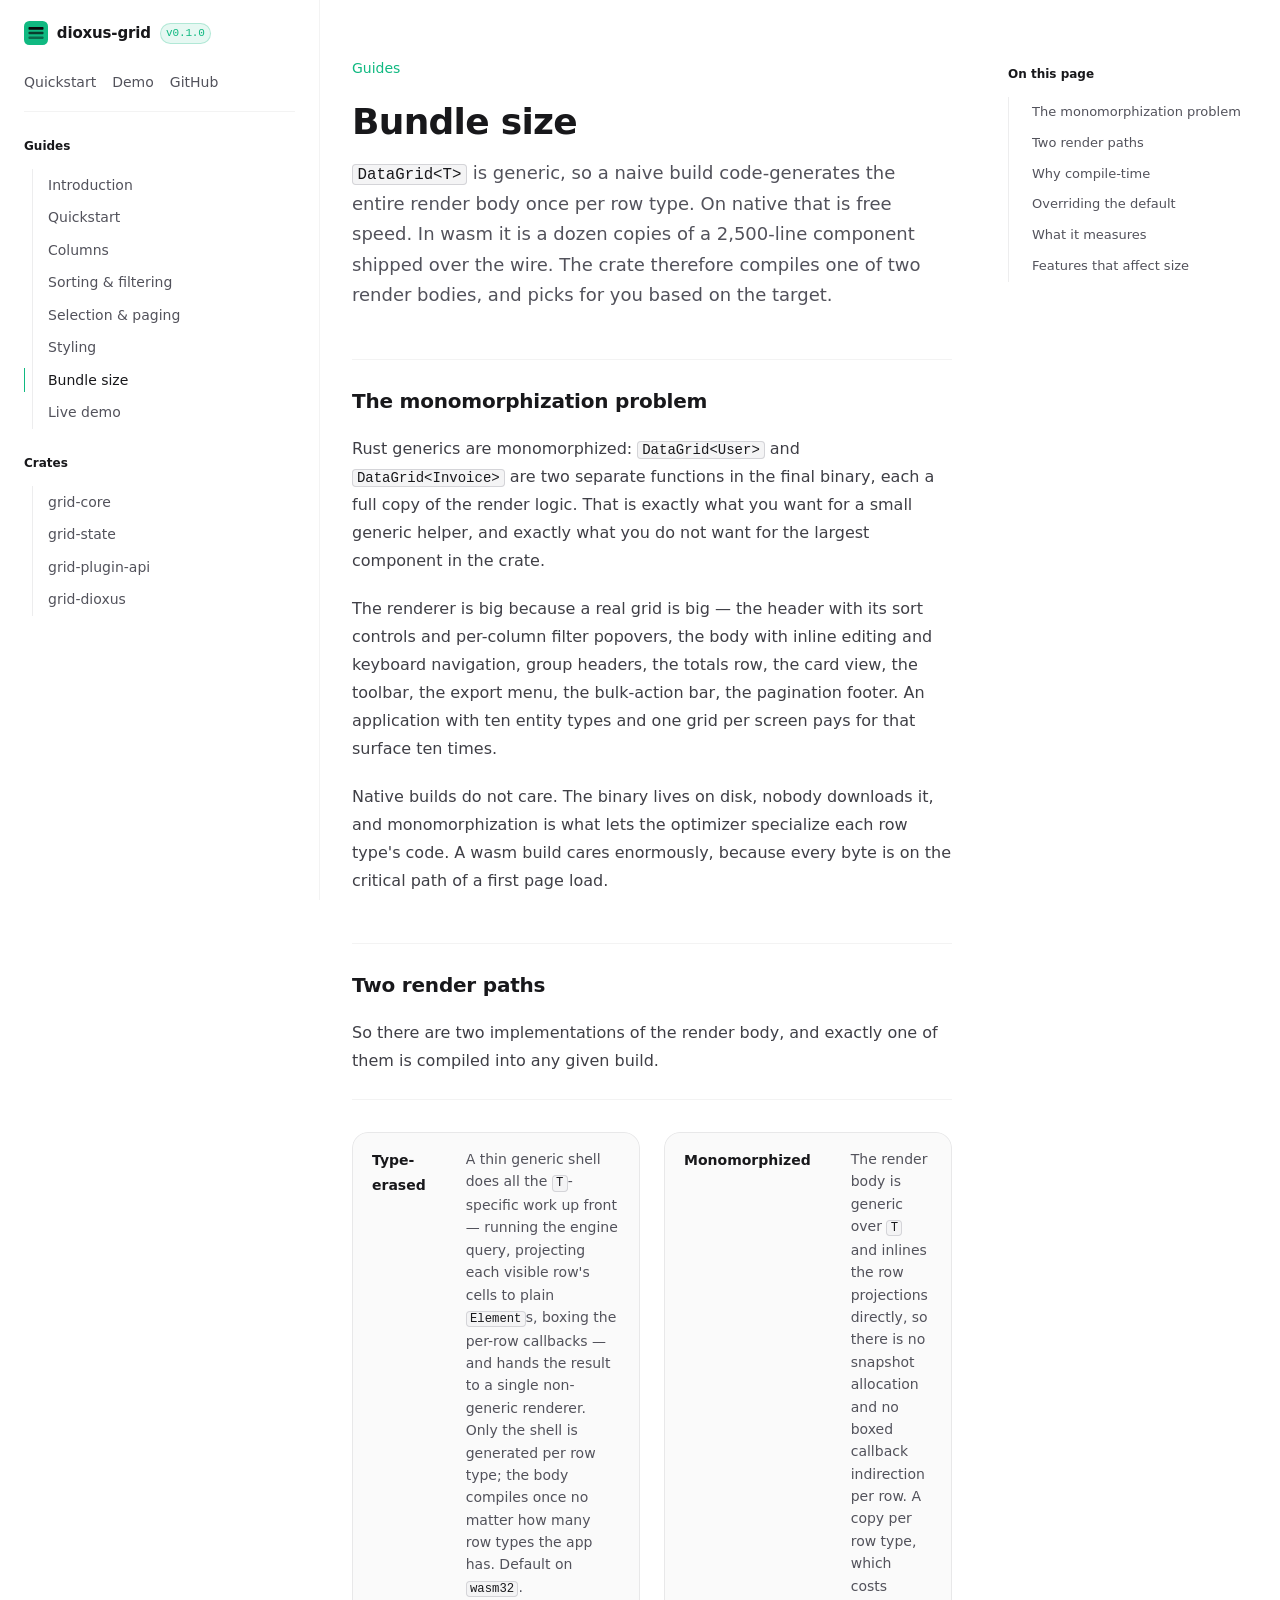
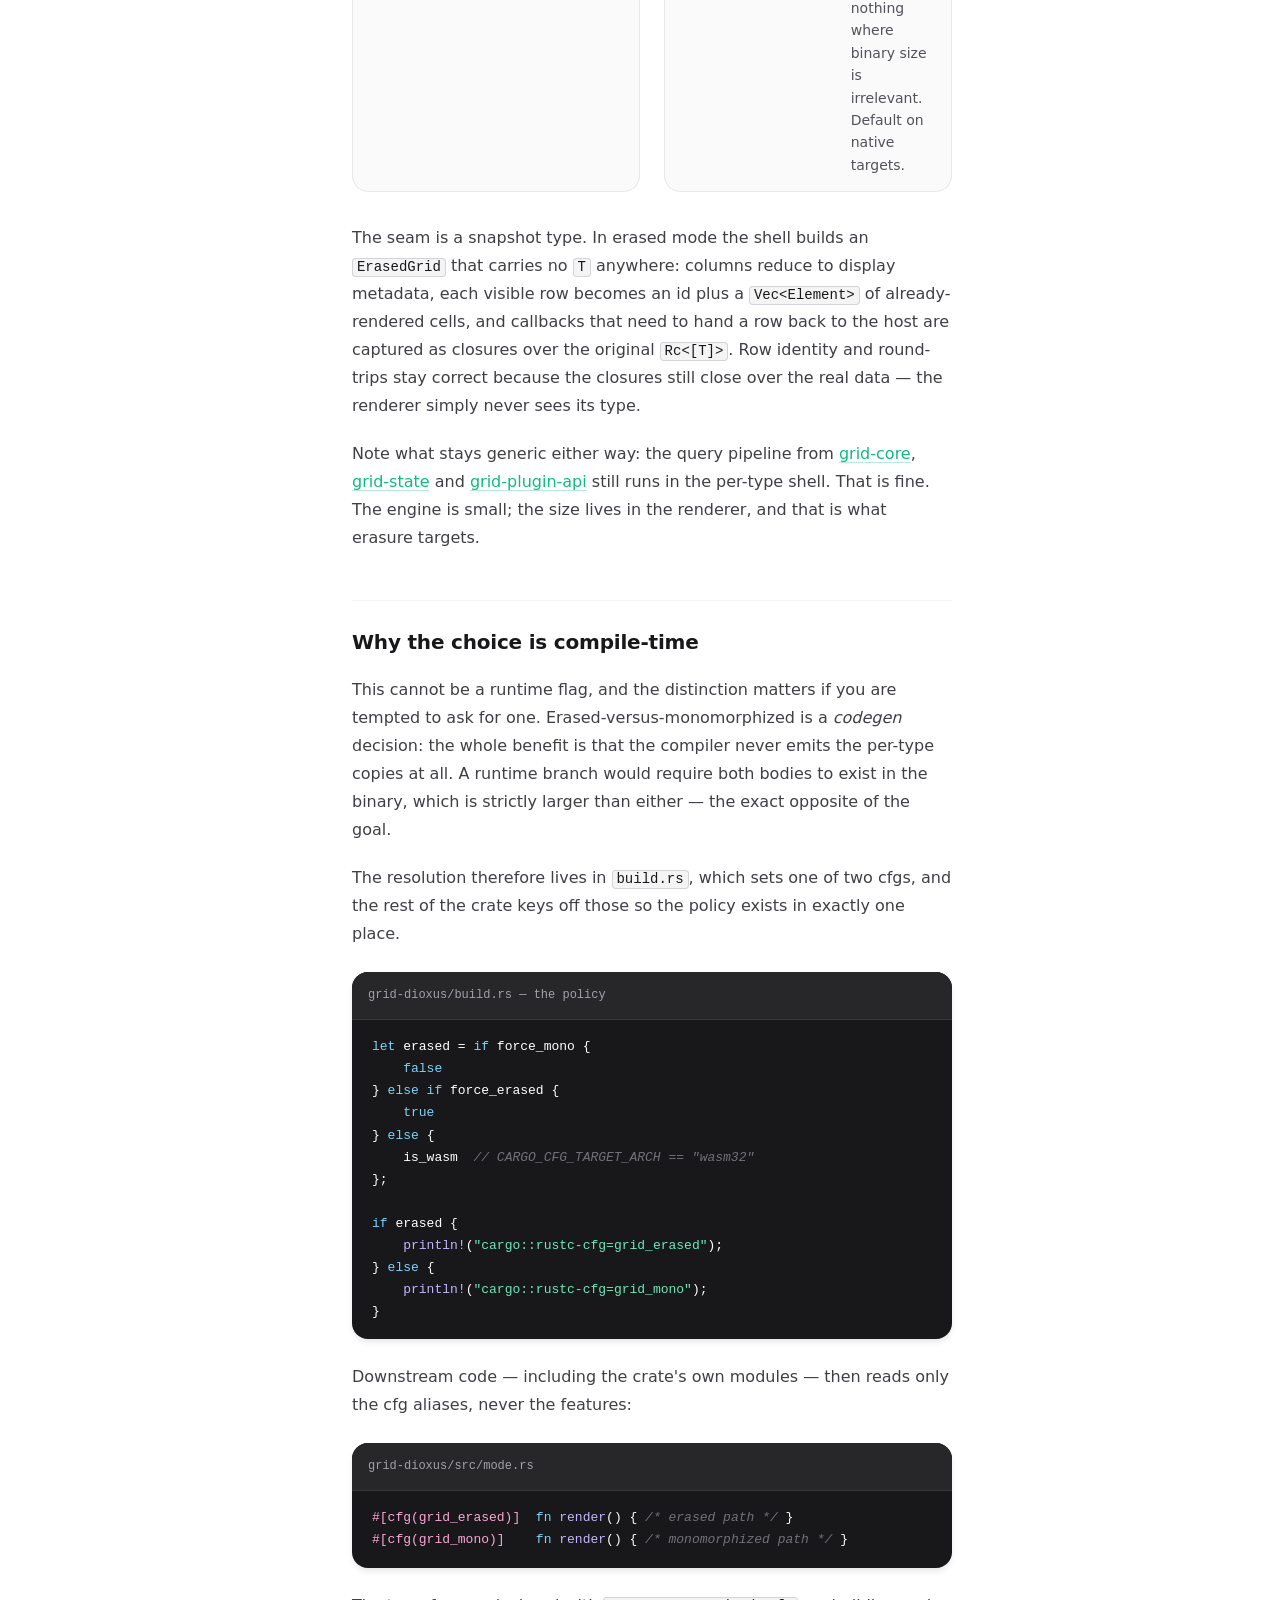
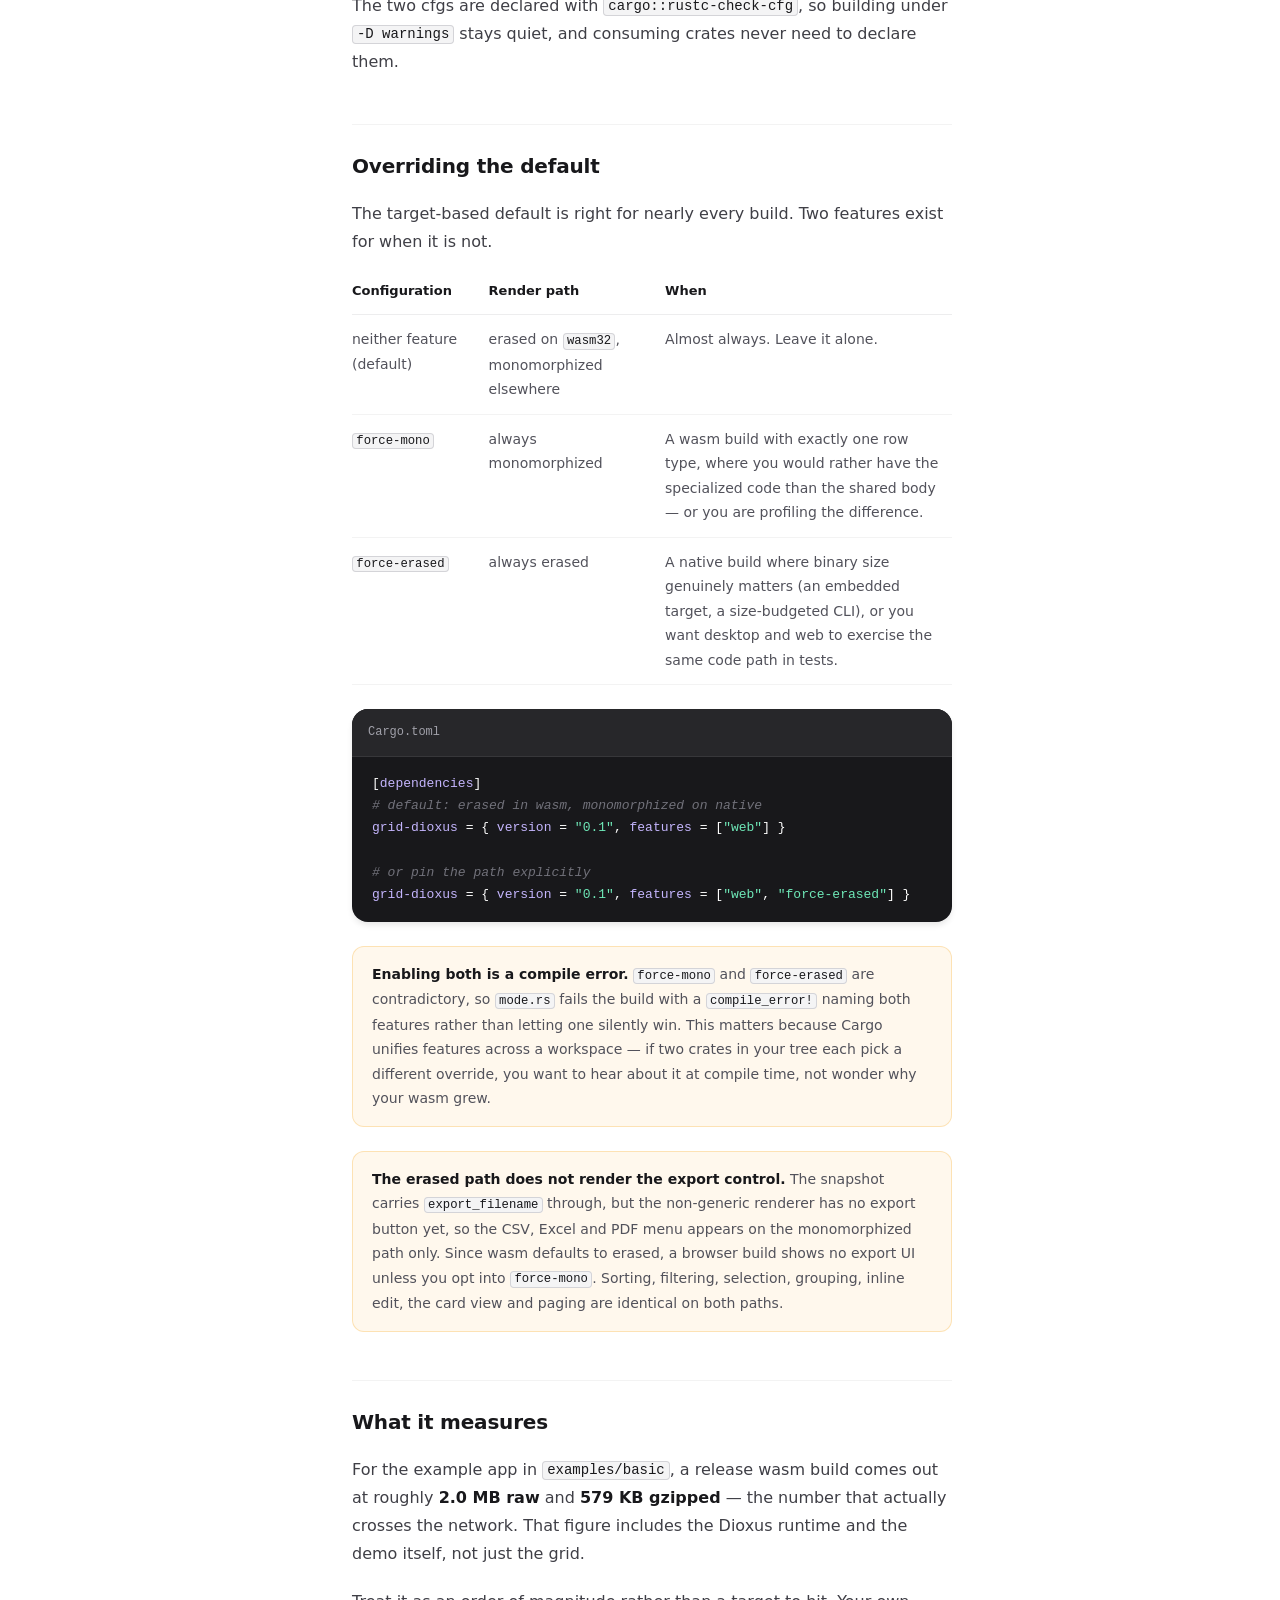
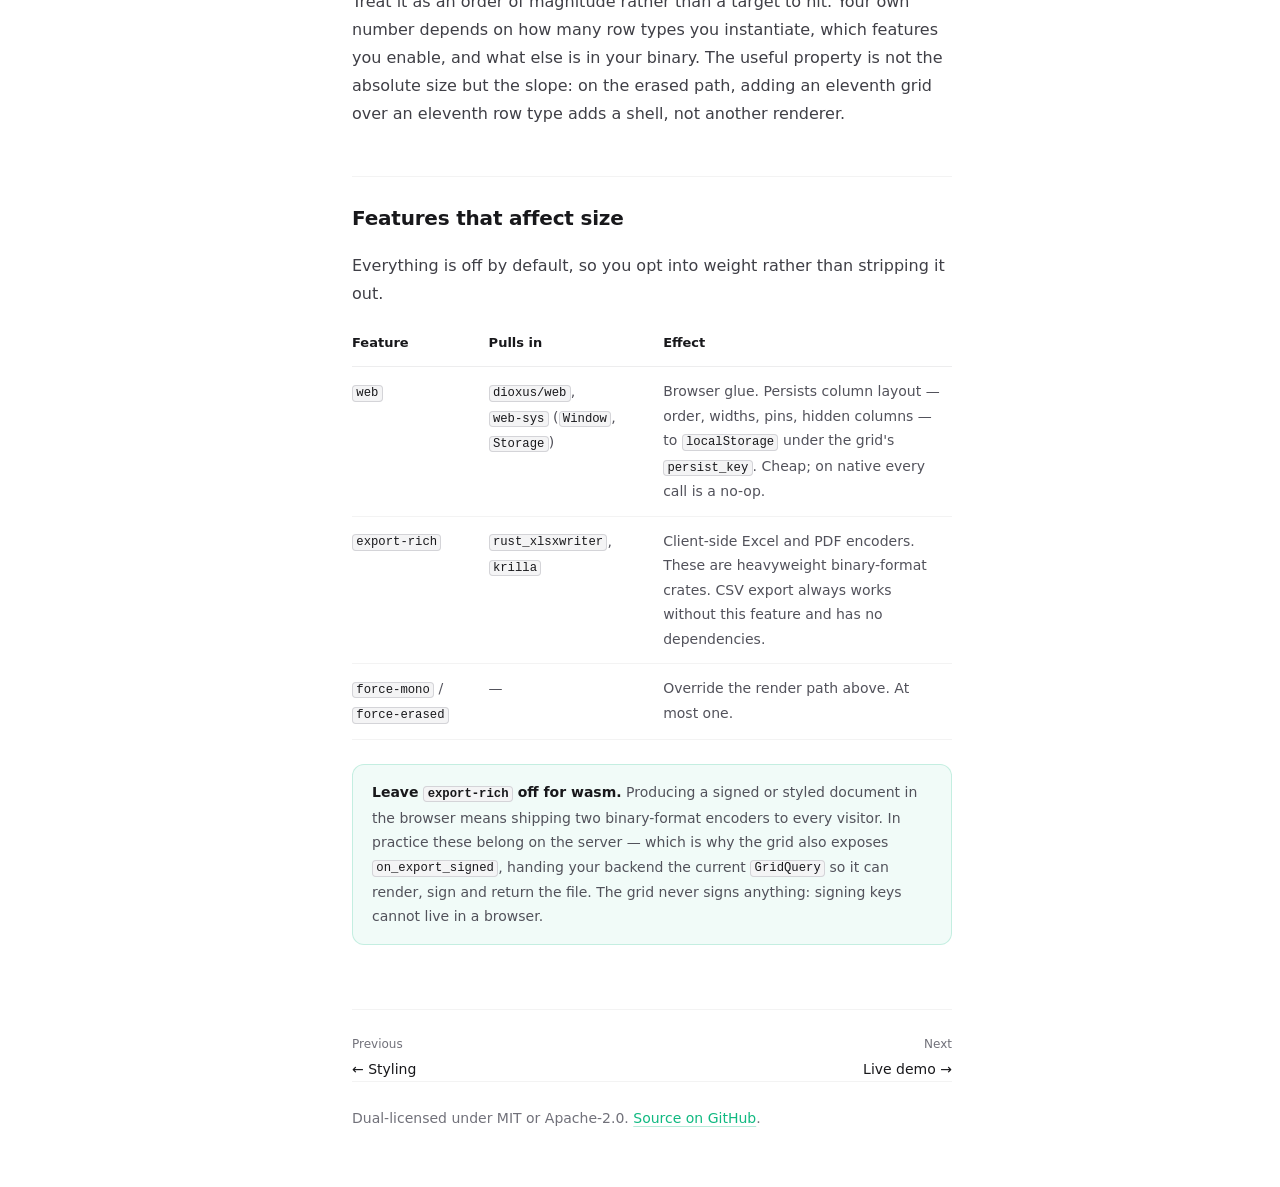
==== commit 6d1d7776: "docs: fix the dead right-hand gap, the gradient edge and the squeezed demo Four things were wrong on" ====
--- a/docs/bundle-size.html
+++ b/docs/bundle-size.html
@@ -360,5 +360,11 @@
   </div>
 
 </div>
+<nav class="bottom-nav" aria-label="Quick navigation">
+  <a href="index.html"><svg viewBox="0 0 24 24" fill="none" stroke="currentColor" stroke-width="1.7" stroke-linecap="round" stroke-linejoin="round" aria-hidden="true"><path d="M3 9.5 12 3l9 6.5"/><path d="M5 10.5V21h14V10.5"/></svg>Home</a>
+  <a href="quickstart.html" aria-current="page"><svg viewBox="0 0 24 24" fill="none" stroke="currentColor" stroke-width="1.7" stroke-linecap="round" stroke-linejoin="round" aria-hidden="true"><path d="M4 5.5A2.5 2.5 0 0 1 6.5 3H20v15H6.5A2.5 2.5 0 0 0 4 20.5z"/><path d="M4 5.5v15"/></svg>Quickstart</a>
+  <a href="demo.html"><svg viewBox="0 0 24 24" fill="none" stroke="currentColor" stroke-width="1.7" stroke-linecap="round" stroke-linejoin="round" aria-hidden="true"><rect x="3" y="3" width="7" height="7" rx="1.5"/><rect x="14" y="3" width="7" height="7" rx="1.5"/><rect x="3" y="14" width="7" height="7" rx="1.5"/><rect x="14" y="14" width="7" height="7" rx="1.5"/></svg>Demo</a>
+  <a href="grid-core.html"><svg viewBox="0 0 24 24" fill="none" stroke="currentColor" stroke-width="1.7" stroke-linecap="round" stroke-linejoin="round" aria-hidden="true"><path d="M8 6 3 12l5 6"/><path d="m16 6 5 6-5 6"/></svg>Crates</a>
+</nav>
 </body>
 </html>
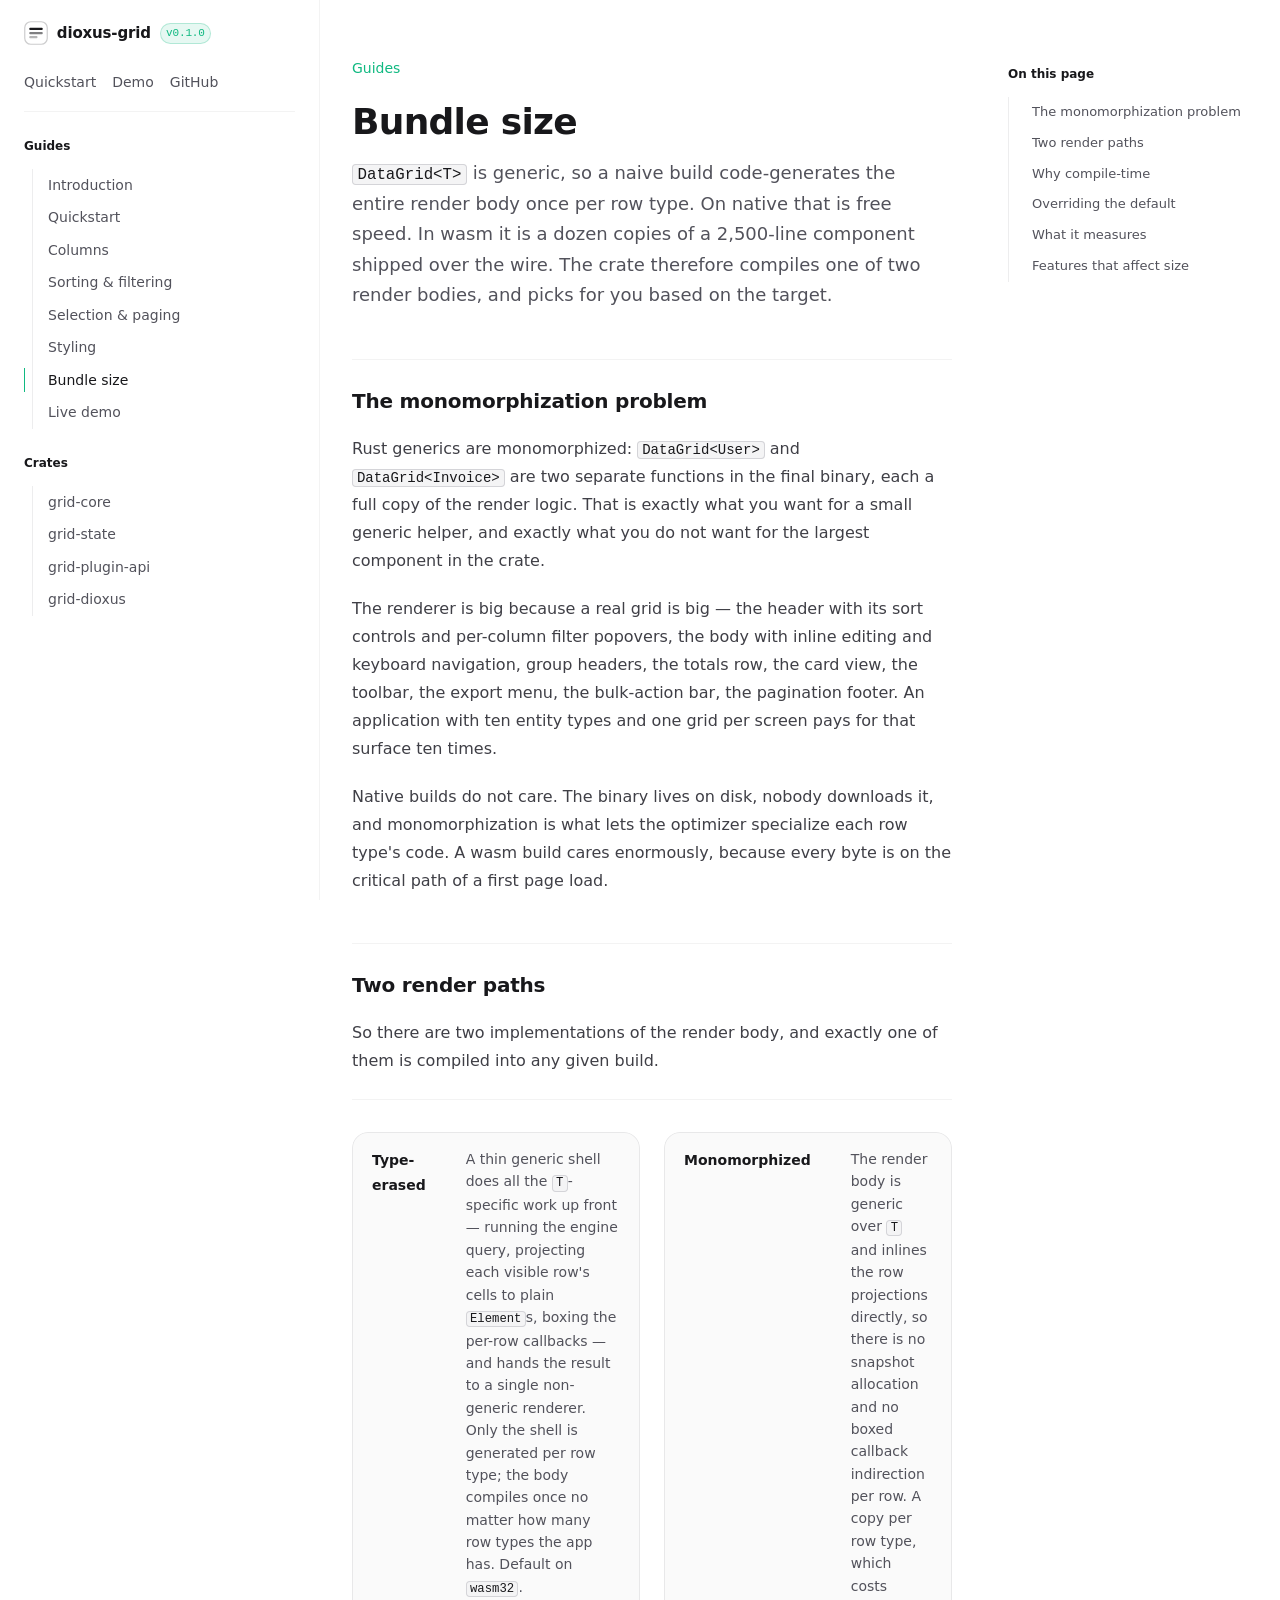
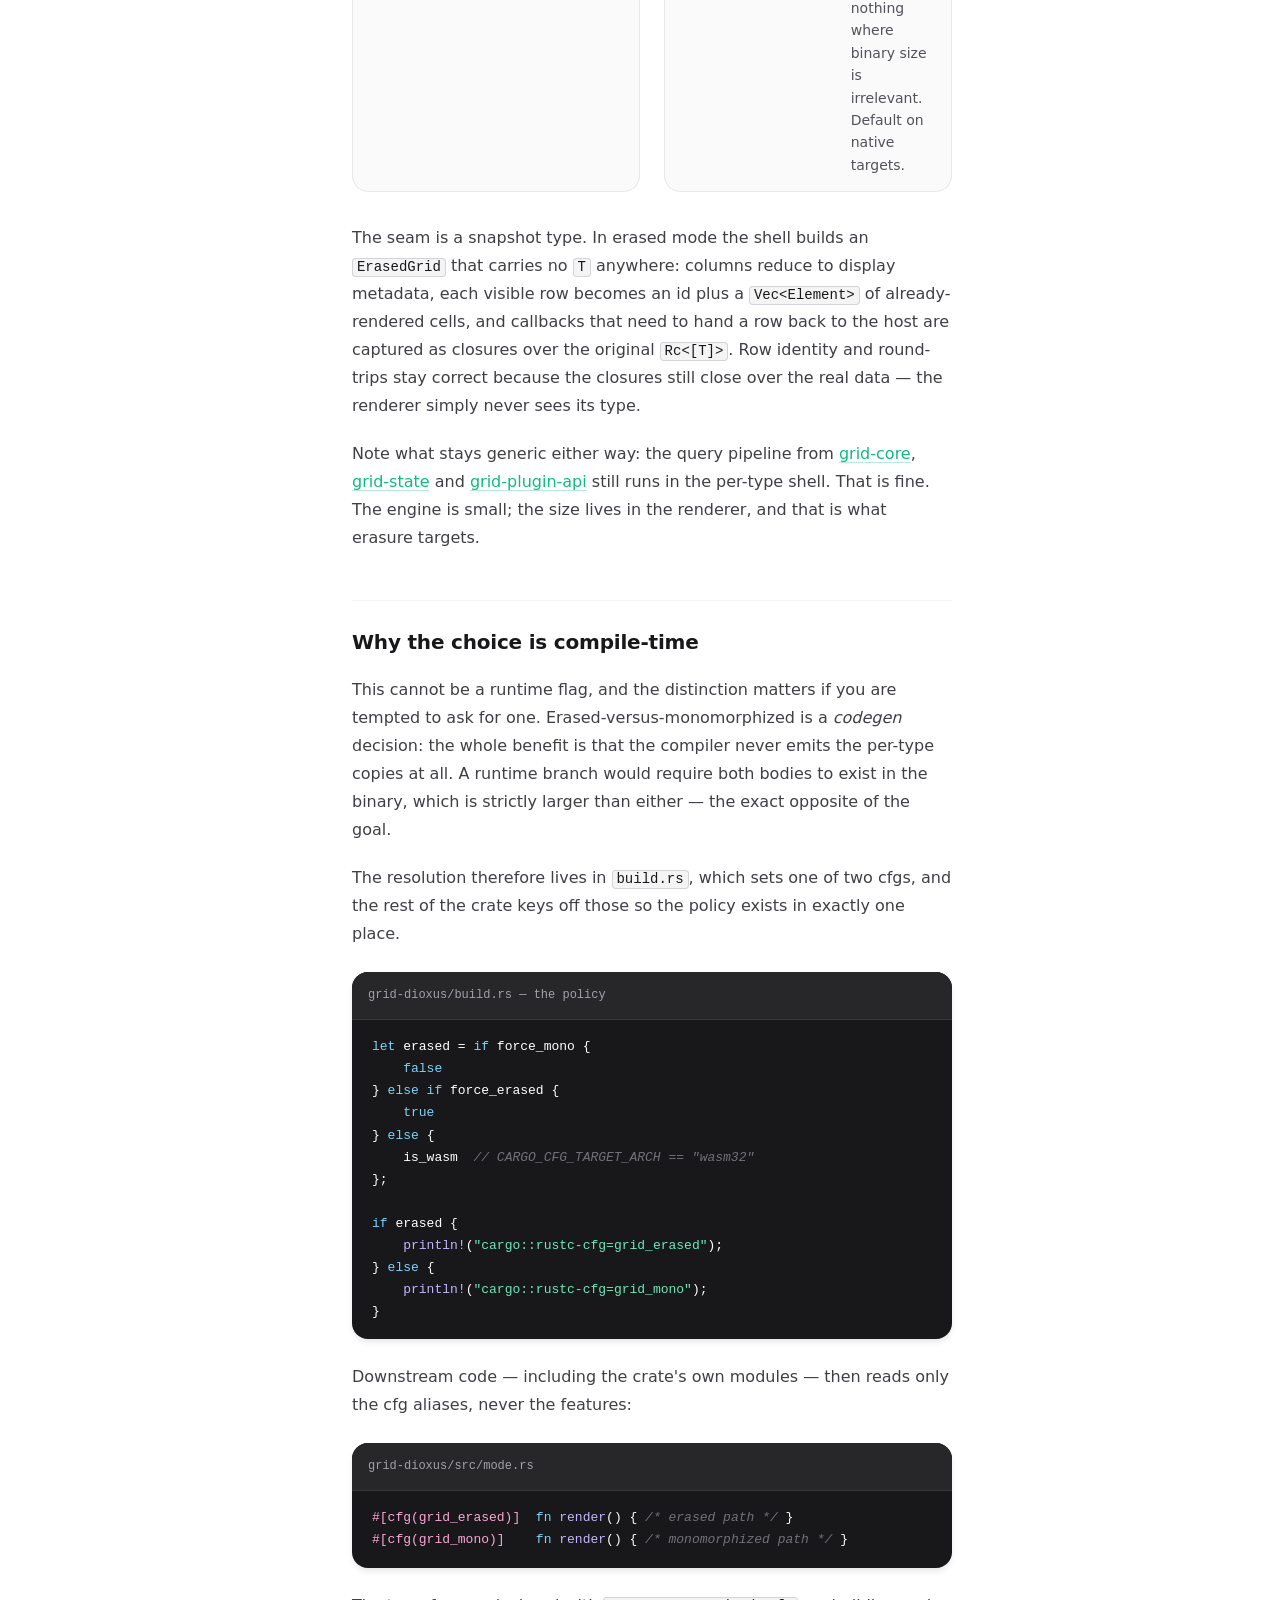
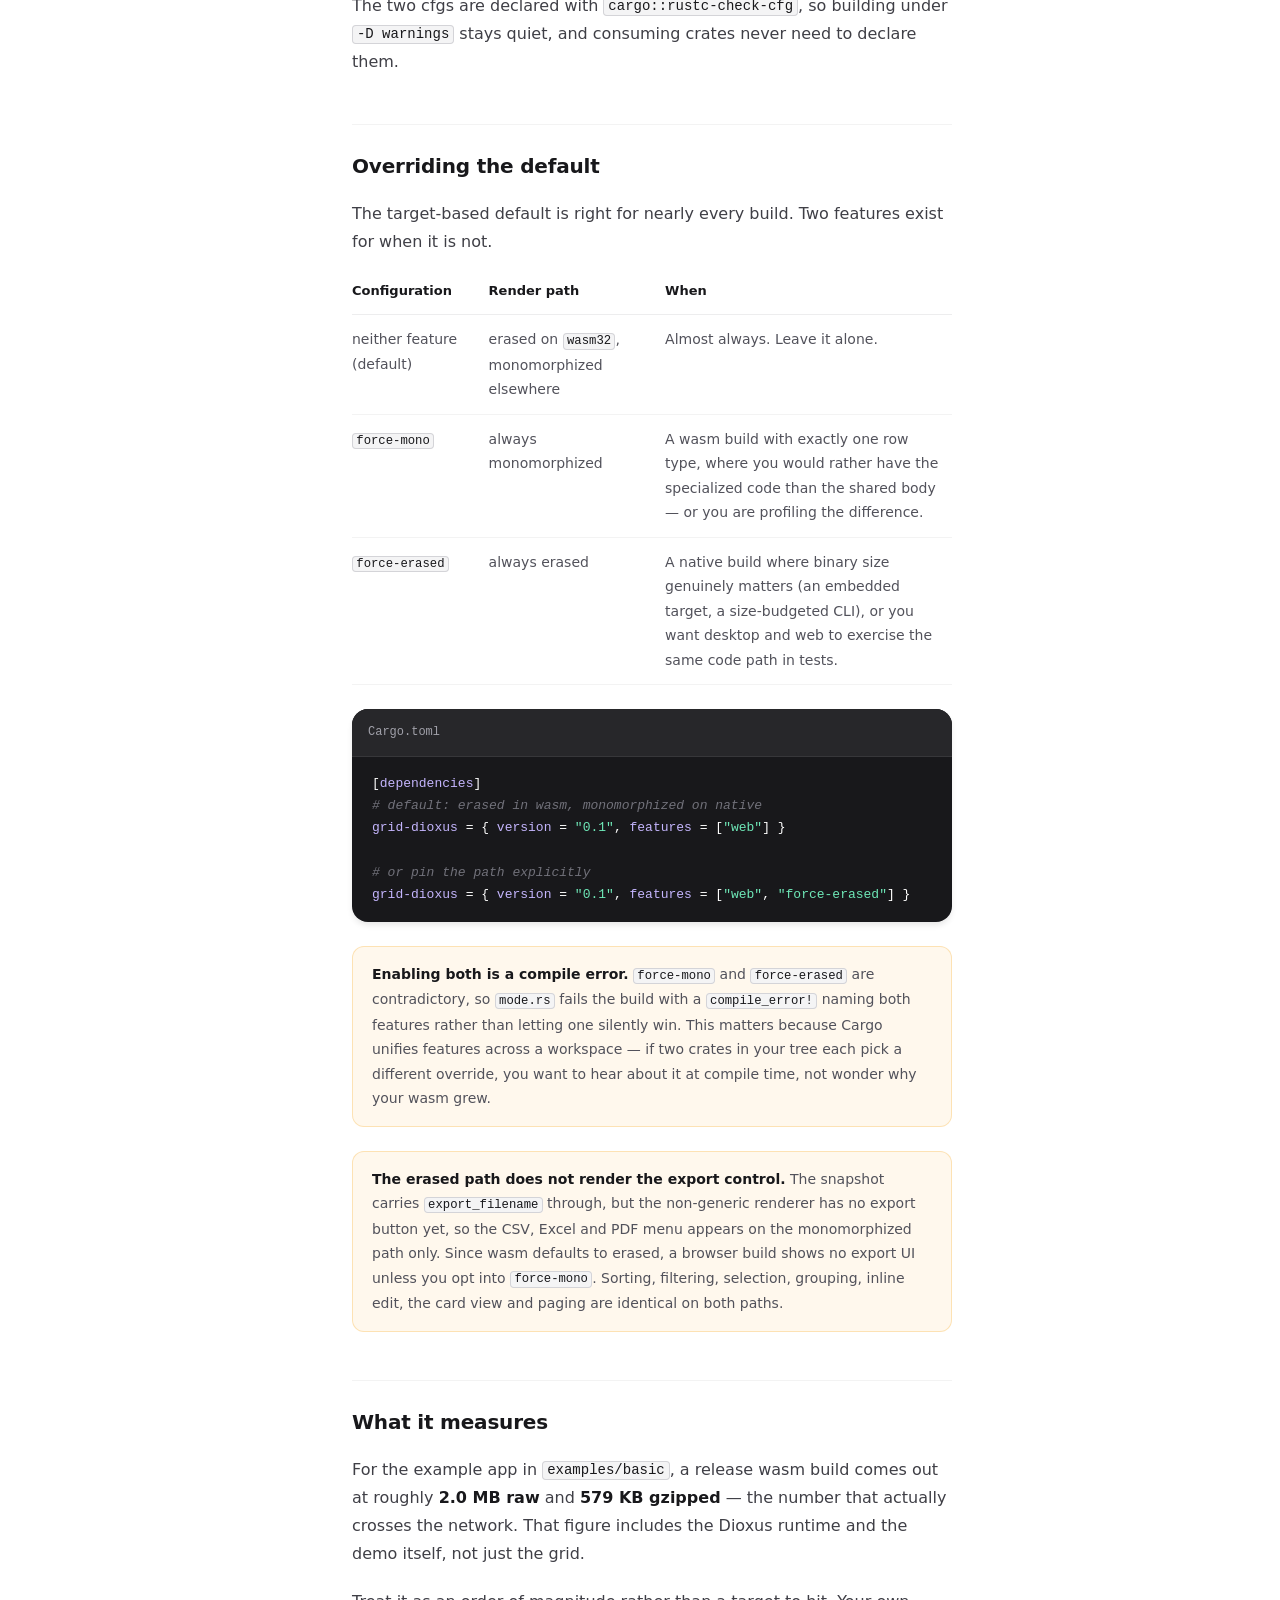
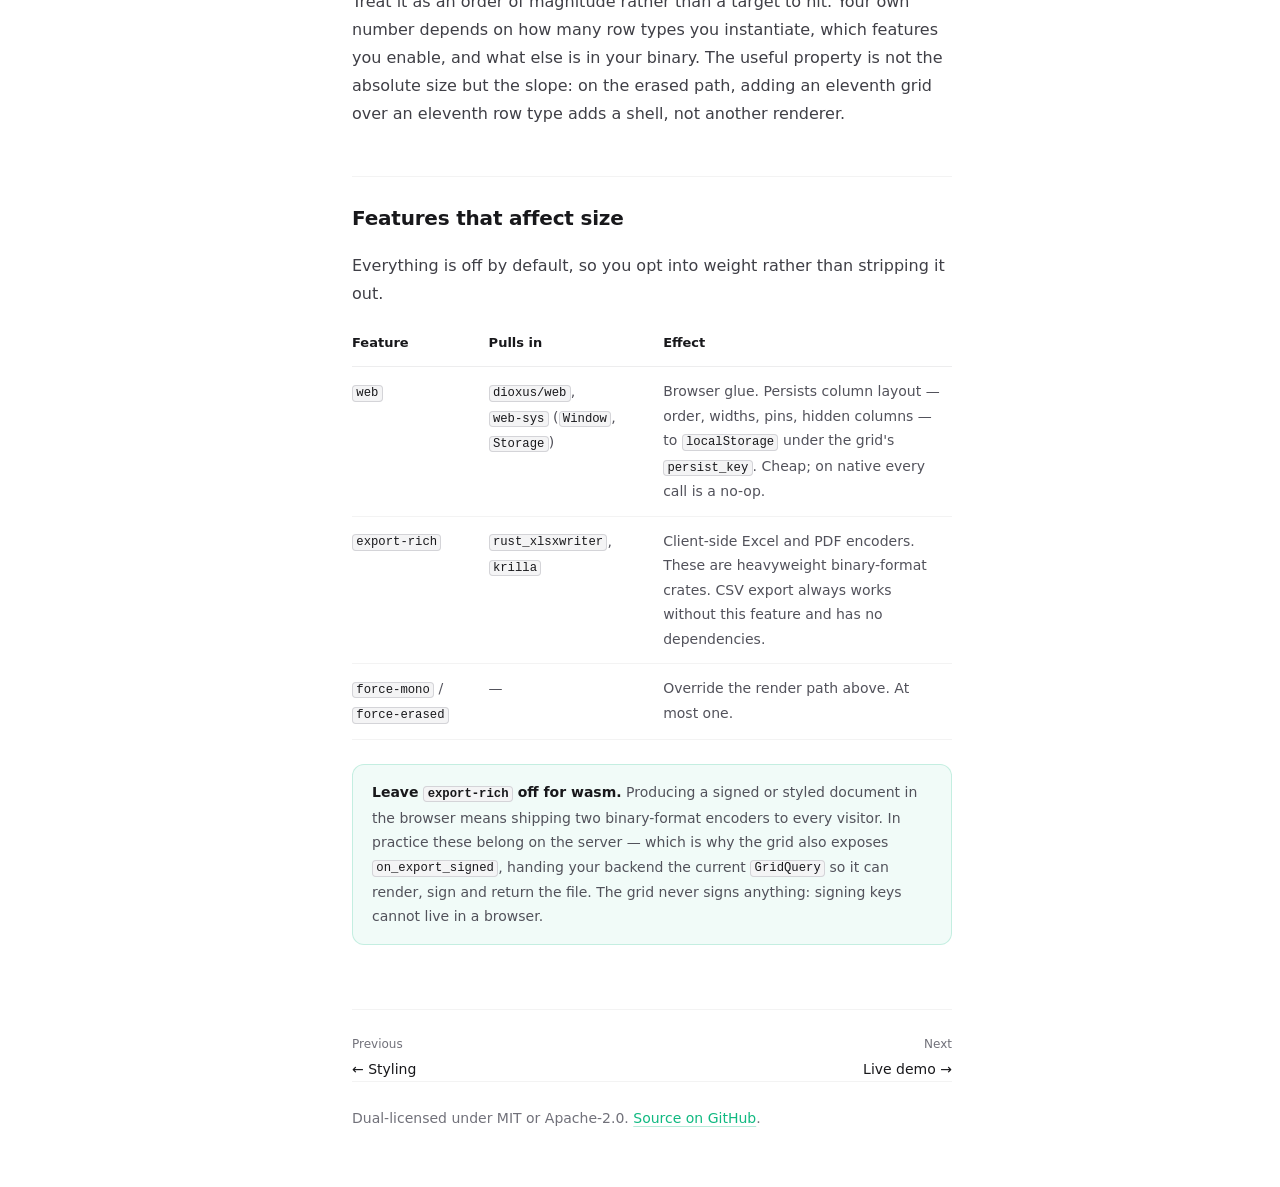
==== commit 160228ef: "docs: keep the centre column the same width on every page The demo page widened the whole article to" ====
--- a/docs/bundle-size.html
+++ b/docs/bundle-size.html
@@ -18,11 +18,11 @@
   </label>
   <a class="brand" href="index.html">
     <svg viewBox="0 0 32 32" aria-hidden="true">
-      <rect width="32" height="32" rx="7" fill="#10b981"/>
-      <g fill="#09090b">
-        <rect x="6" y="8" width="20" height="3.5" rx="1"/>
-        <rect x="6" y="14.25" width="20" height="3.5" rx="1" opacity=".7"/>
-        <rect x="6" y="20.5" width="20" height="3.5" rx="1" opacity=".45"/>
+      <rect x="1" y="1" width="30" height="30" rx="8" fill="none" stroke="currentColor" stroke-opacity=".22" stroke-width="1.6"/>
+      <g fill="currentColor">
+        <rect x="7" y="9" width="18" height="3" rx="1.2"/>
+        <rect x="7" y="14.5" width="18" height="3" rx="1.2" opacity=".55"/>
+        <rect x="7" y="20" width="11" height="3" rx="1.2" opacity=".32"/>
       </g>
     </svg>
     dioxus-grid
@@ -32,11 +32,11 @@
 <aside class="sidebar">
   <a class="brand" href="index.html">
     <svg viewBox="0 0 32 32" aria-hidden="true">
-      <rect width="32" height="32" rx="7" fill="#10b981"/>
-      <g fill="#09090b">
-        <rect x="6" y="8" width="20" height="3.5" rx="1"/>
-        <rect x="6" y="14.25" width="20" height="3.5" rx="1" opacity=".7"/>
-        <rect x="6" y="20.5" width="20" height="3.5" rx="1" opacity=".45"/>
+      <rect x="1" y="1" width="30" height="30" rx="8" fill="none" stroke="currentColor" stroke-opacity=".22" stroke-width="1.6"/>
+      <g fill="currentColor">
+        <rect x="7" y="9" width="18" height="3" rx="1.2"/>
+        <rect x="7" y="14.5" width="18" height="3" rx="1.2" opacity=".55"/>
+        <rect x="7" y="20" width="11" height="3" rx="1.2" opacity=".32"/>
       </g>
     </svg>
     dioxus-grid
